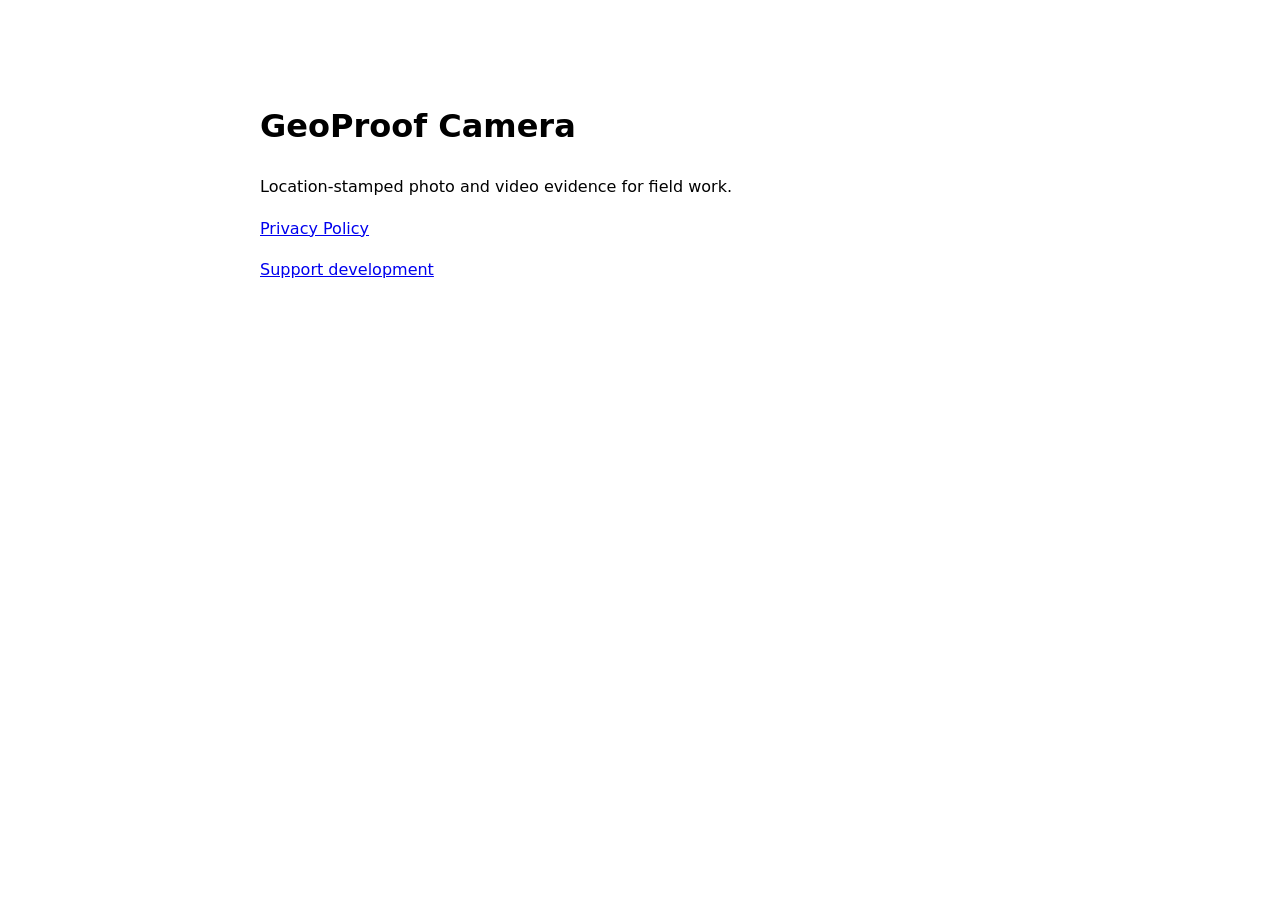
==== docs/index.html @ 24bf8ebd "Add GeoProof Camera privacy policy" ====
<!doctype html>
<html lang="en">
<head>
  <meta charset="utf-8">
  <meta name="viewport" content="width=device-width, initial-scale=1">
  <title>GeoProof Camera</title>
</head>
<body style="font-family:system-ui,sans-serif;max-width:760px;margin:60px auto;padding:20px;line-height:1.6">
  <h1>GeoProof Camera</h1>
  <p>Location-stamped photo and video evidence for field work.</p>
  <p><a href="privacy-policy.html">Privacy Policy</a></p>
  <p><a href="https://www.buymeacoffee.com/Teji">Support development</a></p>
</body>
</html>
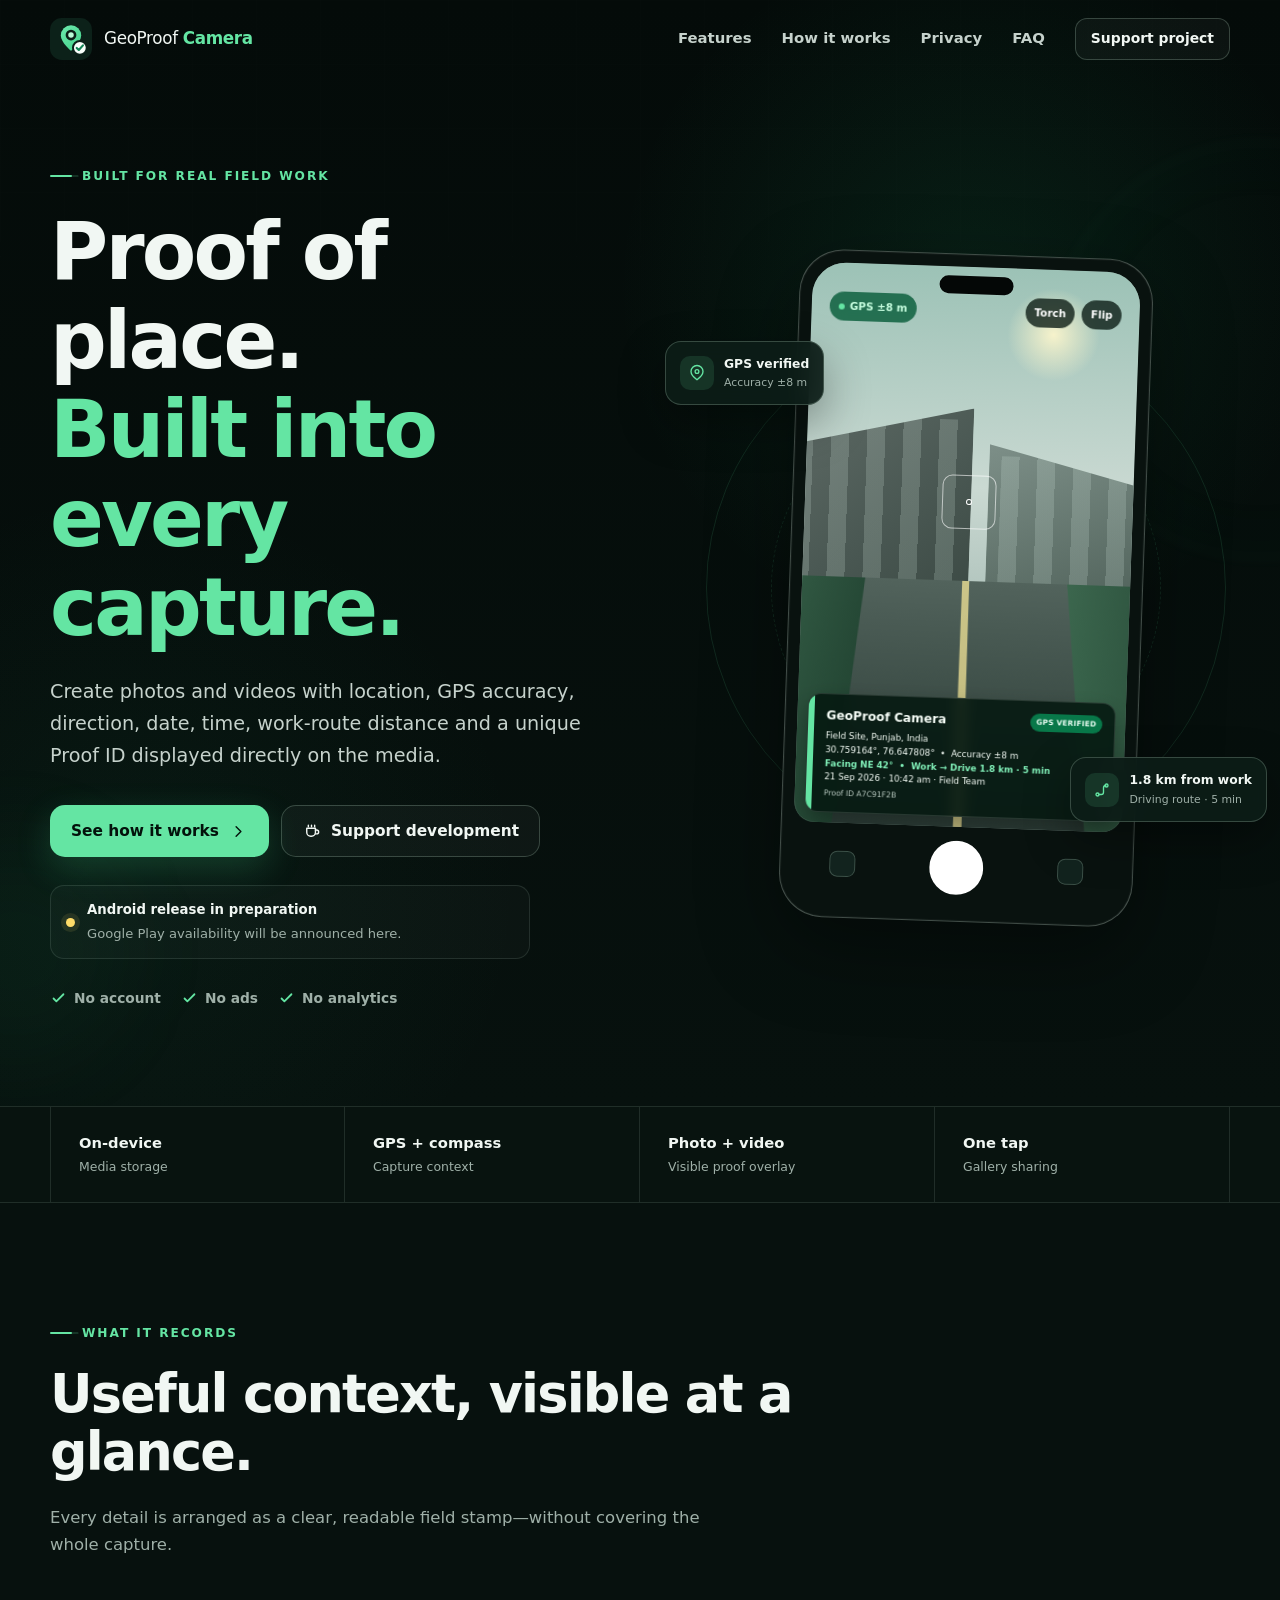
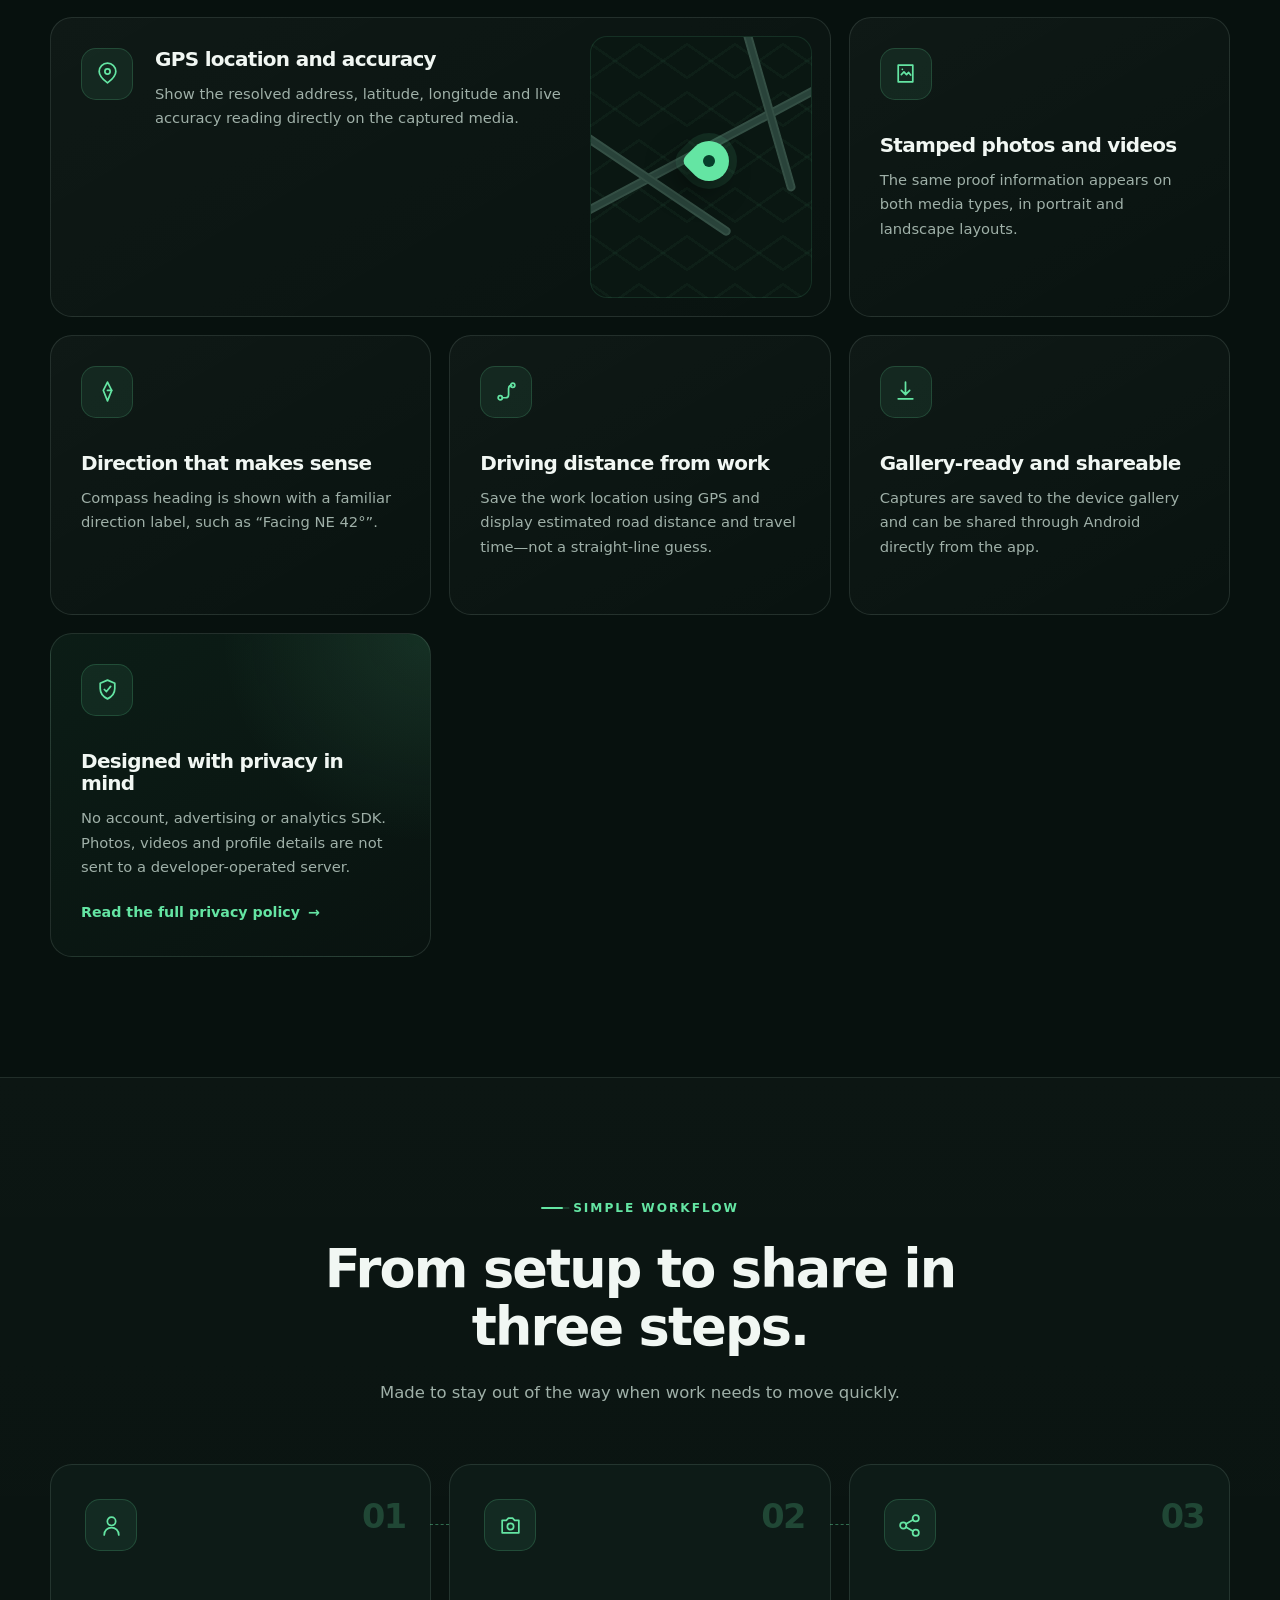
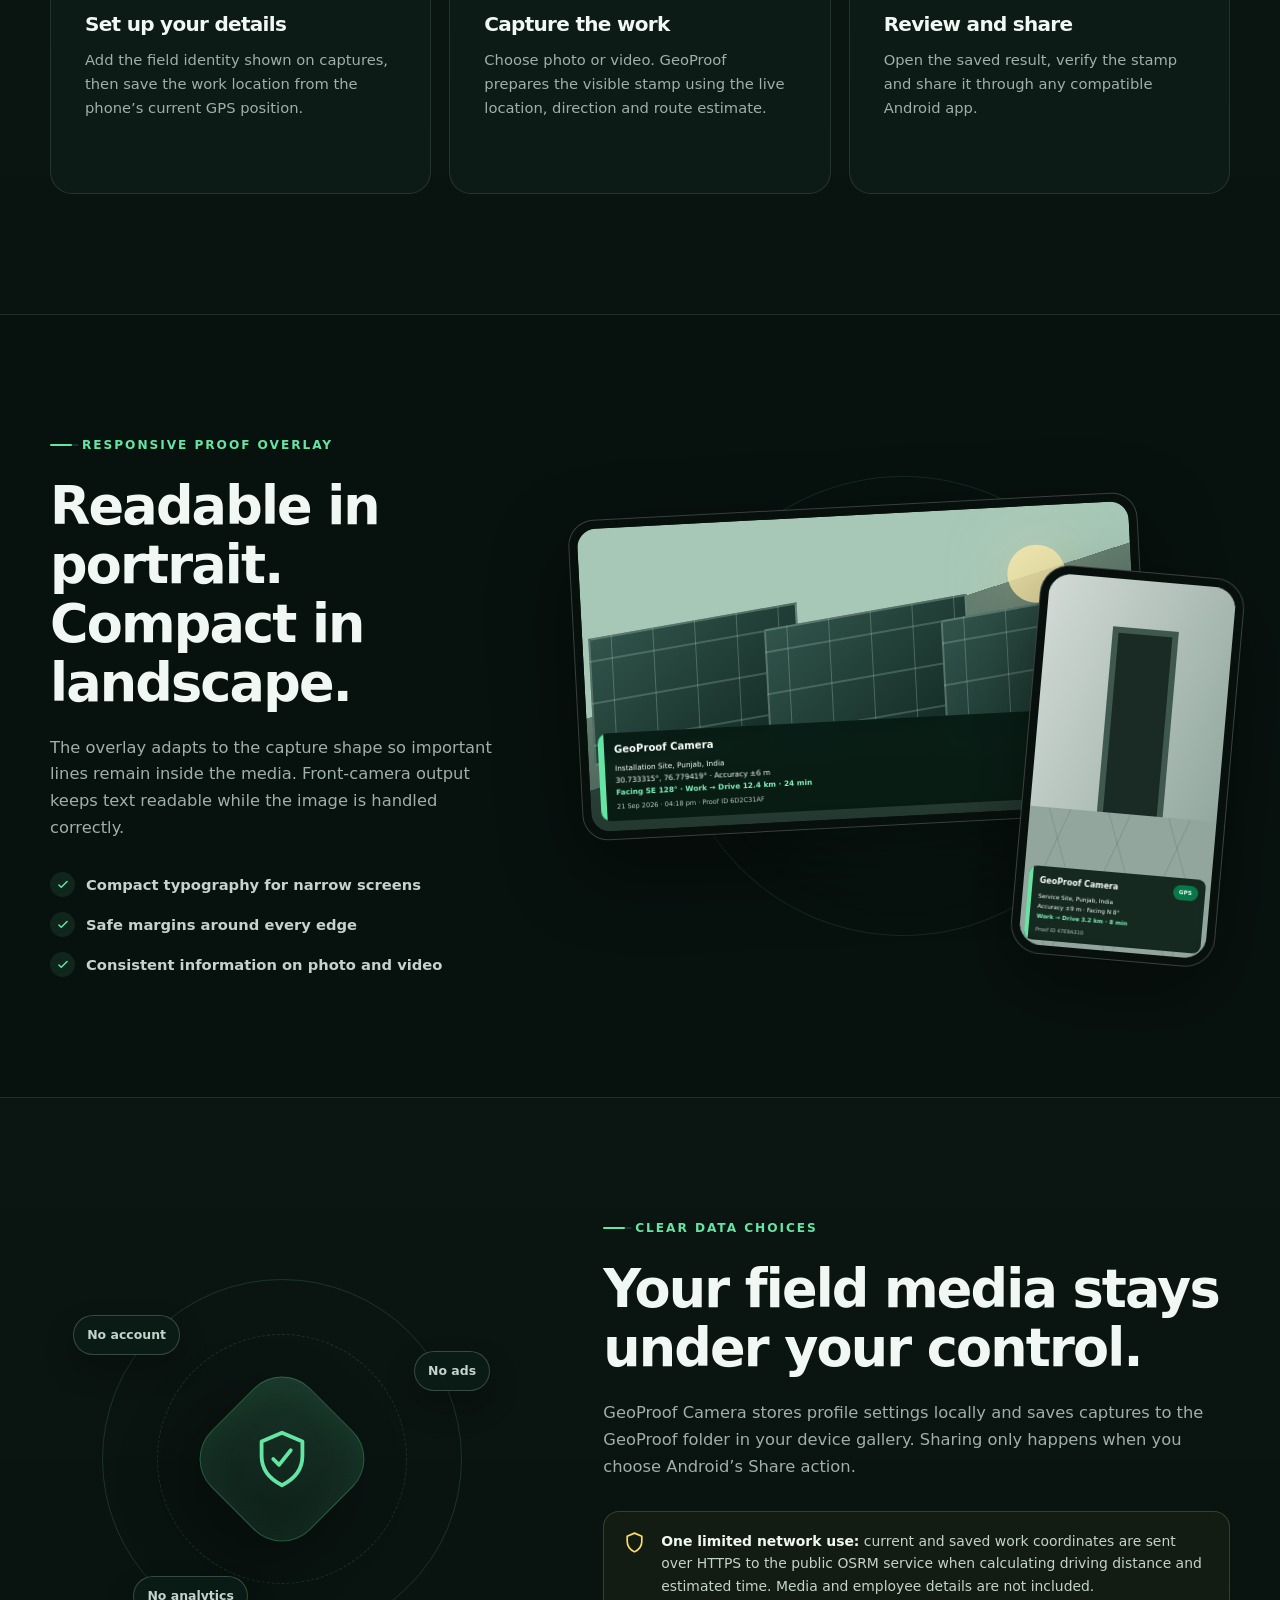
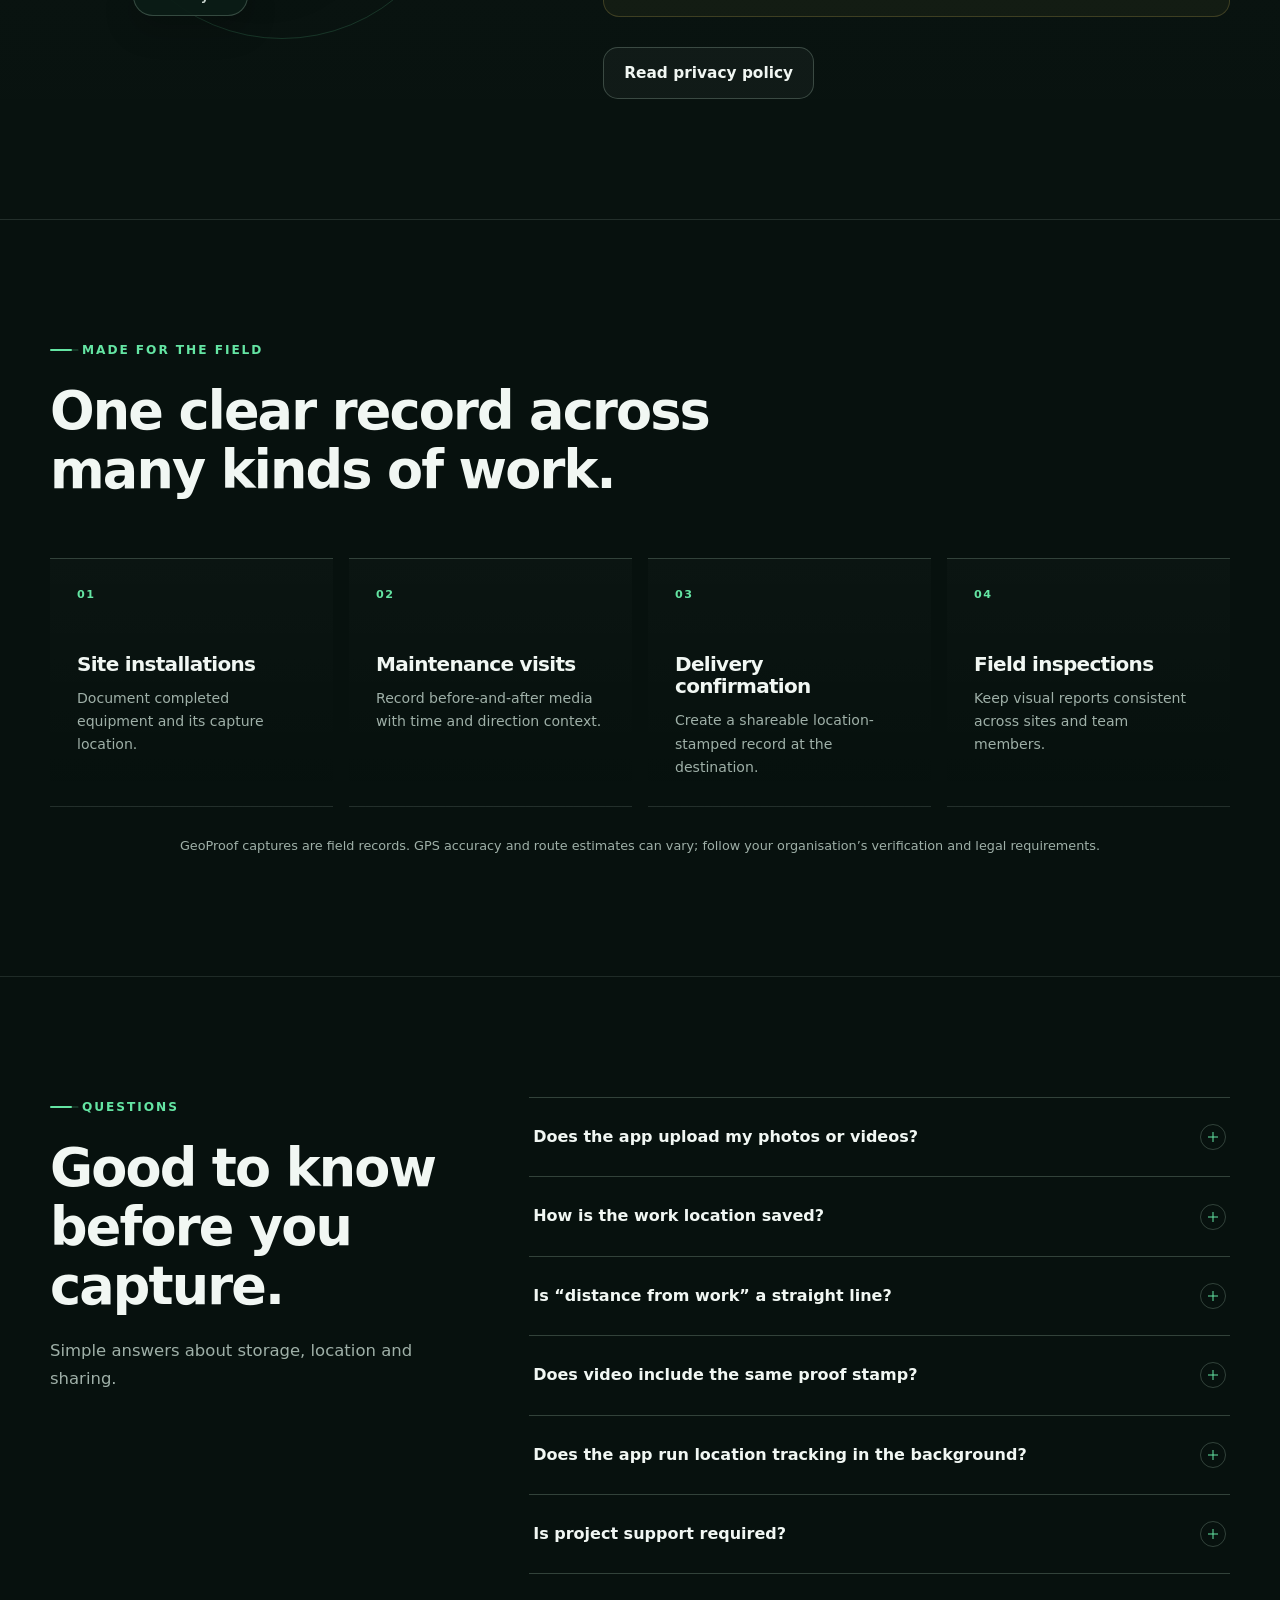
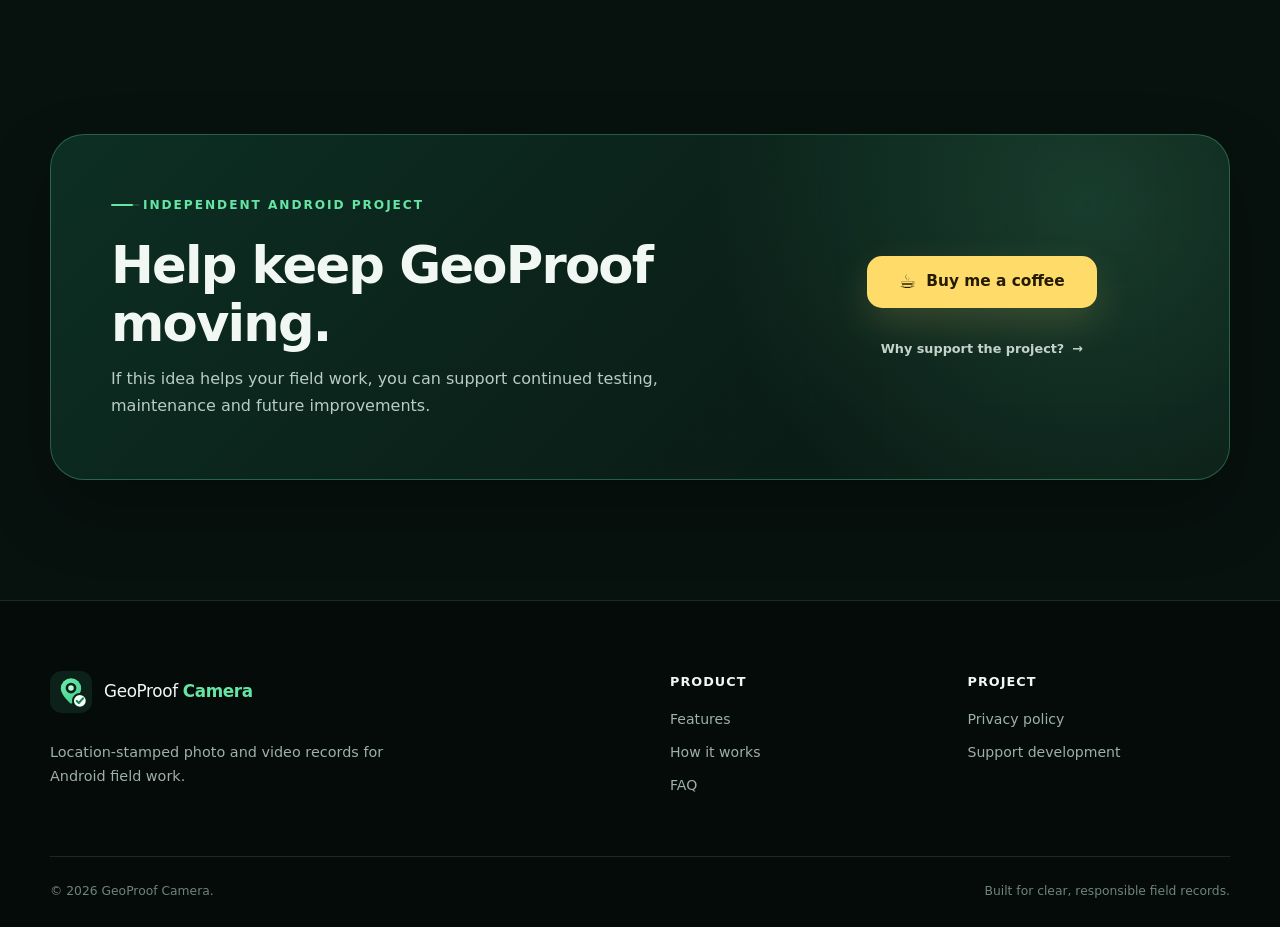
==== commit e44f73a4: "Build complete GeoProof Camera marketing website" ====
--- a/docs/index.html
+++ b/docs/index.html
@@ -3,12 +3,411 @@
 <head>
   <meta charset="utf-8">
   <meta name="viewport" content="width=device-width, initial-scale=1">
-  <title>GeoProof Camera</title>
+  <meta name="theme-color" content="#07140f">
+  <meta name="color-scheme" content="dark">
+  <meta name="description" content="GeoProof Camera adds GPS location, direction, date, time, work-route distance and a unique Proof ID directly to field photos and videos.">
+  <meta name="robots" content="index, follow">
+  <link rel="canonical" href="https://teji.github.io/geoproof-camera-site/">
+  <link rel="icon" href="assets/logo-mark.svg" type="image/svg+xml">
+  <link rel="manifest" href="site.webmanifest">
+  <link rel="stylesheet" href="assets/styles.css">
+
+  <meta property="og:type" content="website">
+  <meta property="og:title" content="GeoProof Camera — Field evidence with location built in">
+  <meta property="og:description" content="Create location-stamped photos and videos with GPS accuracy, direction, work-route distance and a unique Proof ID.">
+  <meta property="og:url" content="https://teji.github.io/geoproof-camera-site/">
+  <meta property="og:site_name" content="GeoProof Camera">
+  <meta property="og:image" content="https://teji.github.io/geoproof-camera-site/assets/social-card.png">
+  <meta property="og:image:width" content="1200">
+  <meta property="og:image:height" content="630">
+  <meta name="twitter:card" content="summary_large_image">
+
+  <title>GeoProof Camera — Location-stamped field photos and videos</title>
+
+  <script type="application/ld+json">
+  {
+    "@context": "https://schema.org",
+    "@type": "SoftwareApplication",
+    "name": "GeoProof Camera",
+    "applicationCategory": "UtilitiesApplication",
+    "operatingSystem": "Android",
+    "description": "An Android camera app for creating location-stamped field photos and videos with GPS accuracy, direction, work-route distance and a unique Proof ID.",
+    "url": "https://teji.github.io/geoproof-camera-site/",
+    "isAccessibleForFree": true,
+    "author": {
+      "@type": "Person",
+      "name": "Teji"
+    }
+  }
+  </script>
 </head>
-<body style="font-family:system-ui,sans-serif;max-width:760px;margin:60px auto;padding:20px;line-height:1.6">
-  <h1>GeoProof Camera</h1>
-  <p>Location-stamped photo and video evidence for field work.</p>
-  <p><a href="privacy-policy.html">Privacy Policy</a></p>
-  <p><a href="https://www.buymeacoffee.com/Teji">Support development</a></p>
+<body>
+  <a class="skip-link" href="#main-content">Skip to main content</a>
+
+  <header class="site-header" data-header>
+    <nav class="nav container" aria-label="Main navigation">
+      <a class="brand" href="./" aria-label="GeoProof Camera home">
+        <img src="assets/logo-mark.svg" alt="" width="42" height="42">
+        <span>GeoProof <strong>Camera</strong></span>
+      </a>
+
+      <button class="nav-toggle" type="button" aria-expanded="false" aria-controls="nav-menu" data-nav-toggle>
+        <span class="sr-only">Open navigation</span>
+        <span></span><span></span><span></span>
+      </button>
+
+      <div class="nav-menu" id="nav-menu" data-nav-menu>
+        <a href="#features">Features</a>
+        <a href="#how-it-works">How it works</a>
+        <a href="#privacy">Privacy</a>
+        <a href="#faq">FAQ</a>
+        <a class="button button-small button-ghost" href="support.html">Support project</a>
+      </div>
+    </nav>
+  </header>
+
+  <main id="main-content">
+    <section class="hero section">
+      <div class="hero-glow hero-glow-one" aria-hidden="true"></div>
+      <div class="hero-glow hero-glow-two" aria-hidden="true"></div>
+
+      <div class="container hero-grid">
+        <div class="hero-copy reveal">
+          <p class="eyebrow"><span></span> Built for real field work</p>
+          <h1>Proof of place.<br><em>Built into every capture.</em></h1>
+          <p class="hero-lead">Create photos and videos with location, GPS accuracy, direction, date, time, work-route distance and a unique Proof ID displayed directly on the media.</p>
+
+          <div class="hero-actions">
+            <a class="button button-primary" href="#demo">
+              See how it works
+              <svg aria-hidden="true" viewBox="0 0 24 24"><path d="m9 18 6-6-6-6"/></svg>
+            </a>
+            <a class="button button-secondary" href="support.html">
+              <svg aria-hidden="true" viewBox="0 0 24 24"><path d="M6 8h11v5a5 5 0 0 1-5 5h-1a5 5 0 0 1-5-5V8Z"/><path d="M17 10h1.5a2.5 2.5 0 0 1 0 5H17M8 4v2m4-2v2m4-2v2"/></svg>
+              Support development
+            </a>
+          </div>
+
+          <div class="release-note" role="note">
+            <span class="release-dot" aria-hidden="true"></span>
+            <div><strong>Android release in preparation</strong><span>Google Play availability will be announced here.</span></div>
+          </div>
+
+          <ul class="trust-list" aria-label="Privacy highlights">
+            <li><svg aria-hidden="true" viewBox="0 0 24 24"><path d="m5 12 4 4L19 6"/></svg>No account</li>
+            <li><svg aria-hidden="true" viewBox="0 0 24 24"><path d="m5 12 4 4L19 6"/></svg>No ads</li>
+            <li><svg aria-hidden="true" viewBox="0 0 24 24"><path d="m5 12 4 4L19 6"/></svg>No analytics</li>
+          </ul>
+        </div>
+
+        <div class="hero-visual reveal reveal-delay" aria-label="Illustration of a GeoProof Camera capture">
+          <div class="orbit orbit-one" aria-hidden="true"></div>
+          <div class="orbit orbit-two" aria-hidden="true"></div>
+          <div class="float-card float-card-location">
+            <span class="float-icon"><svg aria-hidden="true" viewBox="0 0 24 24"><path d="M20 10c0 5-8 11-8 11S4 15 4 10a8 8 0 1 1 16 0Z"/><circle cx="12" cy="10" r="2.5"/></svg></span>
+            <span><strong>GPS verified</strong><small>Accuracy ±8 m</small></span>
+          </div>
+
+          <div class="phone-shell">
+            <div class="phone-speaker" aria-hidden="true"></div>
+            <div class="camera-scene">
+              <div class="scene-sky"></div>
+              <div class="scene-building scene-building-left"></div>
+              <div class="scene-building scene-building-right"></div>
+              <div class="scene-road"></div>
+              <div class="camera-topline">
+                <span class="verified-pill"><span></span> GPS ±8 m</span>
+                <span class="camera-tool">Torch</span>
+                <span class="camera-tool">Flip</span>
+              </div>
+              <div class="focus-reticle" aria-hidden="true"><span></span></div>
+              <div class="proof-stamp proof-stamp-phone">
+                <div class="stamp-accent" aria-hidden="true"></div>
+                <div class="stamp-content">
+                  <div class="stamp-heading"><strong>GeoProof Camera</strong><span>GPS VERIFIED</span></div>
+                  <p>Field Site, Punjab, India</p>
+                  <p>30.759164°, 76.647808° &nbsp;•&nbsp; Accuracy ±8 m</p>
+                  <p class="stamp-highlight">Facing NE 42° &nbsp;•&nbsp; Work → Drive 1.8 km · 5 min</p>
+                  <p>21 Sep 2026 · 10:42 am · Field Team</p>
+                  <small>Proof ID A7C91F2B</small>
+                </div>
+              </div>
+            </div>
+            <div class="phone-controls" aria-hidden="true">
+              <span></span><button tabindex="-1"></button><span></span>
+            </div>
+          </div>
+
+          <div class="float-card float-card-route">
+            <span class="float-icon"><svg aria-hidden="true" viewBox="0 0 24 24"><circle cx="6" cy="18" r="2"/><circle cx="18" cy="6" r="2"/><path d="M8 18h3a3 3 0 0 0 3-3V9a3 3 0 0 1 3-3"/></svg></span>
+            <span><strong>1.8 km from work</strong><small>Driving route · 5 min</small></span>
+          </div>
+        </div>
+      </div>
+    </section>
+
+    <section class="proof-strip" aria-label="Product principles">
+      <div class="container proof-strip-grid">
+        <div><strong>On-device</strong><span>Media storage</span></div>
+        <div><strong>GPS + compass</strong><span>Capture context</span></div>
+        <div><strong>Photo + video</strong><span>Visible proof overlay</span></div>
+        <div><strong>One tap</strong><span>Gallery sharing</span></div>
+      </div>
+    </section>
+
+    <section class="section" id="features">
+      <div class="container">
+        <div class="section-heading reveal">
+          <p class="eyebrow"><span></span> What it records</p>
+          <h2>Useful context, visible at a glance.</h2>
+          <p>Every detail is arranged as a clear, readable field stamp—without covering the whole capture.</p>
+        </div>
+
+        <div class="feature-grid">
+          <article class="feature-card feature-card-wide reveal">
+            <div class="feature-icon"><svg aria-hidden="true" viewBox="0 0 24 24"><path d="M20 10c0 5-8 11-8 11S4 15 4 10a8 8 0 1 1 16 0Z"/><circle cx="12" cy="10" r="2.5"/></svg></div>
+            <div>
+              <h3>GPS location and accuracy</h3>
+              <p>Show the resolved address, latitude, longitude and live accuracy reading directly on the captured media.</p>
+            </div>
+            <div class="mini-map" aria-hidden="true">
+              <span class="map-road road-one"></span><span class="map-road road-two"></span><span class="map-road road-three"></span>
+              <span class="map-pin"><i></i></span>
+            </div>
+          </article>
+
+          <article class="feature-card reveal">
+            <div class="feature-icon"><svg aria-hidden="true" viewBox="0 0 24 24"><path d="M5 4h14v16H5z"/><path d="m8 13 2.5-2.5L13 13l2-2 2 2.5M9 8h.01"/></svg></div>
+            <h3>Stamped photos and videos</h3>
+            <p>The same proof information appears on both media types, in portrait and landscape layouts.</p>
+          </article>
+
+          <article class="feature-card reveal">
+            <div class="feature-icon"><svg aria-hidden="true" viewBox="0 0 24 24"><path d="m12 3 4 8-4 10-4-10 4-8Z"/><path d="m12 11 4 0"/></svg></div>
+            <h3>Direction that makes sense</h3>
+            <p>Compass heading is shown with a familiar direction label, such as “Facing NE 42°”.</p>
+          </article>
+
+          <article class="feature-card reveal">
+            <div class="feature-icon"><svg aria-hidden="true" viewBox="0 0 24 24"><circle cx="6" cy="18" r="2"/><circle cx="18" cy="6" r="2"/><path d="M8 18h3a3 3 0 0 0 3-3V9a3 3 0 0 1 3-3"/></svg></div>
+            <h3>Driving distance from work</h3>
+            <p>Save the work location using GPS and display estimated road distance and travel time—not a straight-line guess.</p>
+          </article>
+
+          <article class="feature-card reveal">
+            <div class="feature-icon"><svg aria-hidden="true" viewBox="0 0 24 24"><path d="M12 3v12m0 0 4-4m-4 4-4-4"/><path d="M5 19h14"/></svg></div>
+            <h3>Gallery-ready and shareable</h3>
+            <p>Captures are saved to the device gallery and can be shared through Android directly from the app.</p>
+          </article>
+
+          <article class="feature-card feature-card-accent reveal">
+            <div class="feature-icon"><svg aria-hidden="true" viewBox="0 0 24 24"><path d="M12 3 5 6v5c0 5 3 8 7 10 4-2 7-5 7-10V6l-7-3Z"/><path d="m9 12 2 2 4-5"/></svg></div>
+            <h3>Designed with privacy in mind</h3>
+            <p>No account, advertising or analytics SDK. Photos, videos and profile details are not sent to a developer-operated server.</p>
+            <a class="text-link" href="privacy-policy.html">Read the full privacy policy <span aria-hidden="true">→</span></a>
+          </article>
+        </div>
+      </div>
+    </section>
+
+    <section class="section section-toned" id="how-it-works">
+      <div class="container">
+        <div class="section-heading centered reveal">
+          <p class="eyebrow"><span></span> Simple workflow</p>
+          <h2>From setup to share in three steps.</h2>
+          <p>Made to stay out of the way when work needs to move quickly.</p>
+        </div>
+
+        <ol class="steps-grid">
+          <li class="step-card reveal">
+            <span class="step-number">01</span>
+            <div class="step-icon"><svg aria-hidden="true" viewBox="0 0 24 24"><circle cx="12" cy="8" r="4"/><path d="M5 21a7 7 0 0 1 14 0"/></svg></div>
+            <h3>Set up your details</h3>
+            <p>Add the field identity shown on captures, then save the work location from the phone’s current GPS position.</p>
+          </li>
+          <li class="step-card reveal">
+            <span class="step-number">02</span>
+            <div class="step-icon"><svg aria-hidden="true" viewBox="0 0 24 24"><path d="M4 7h4l2-2h4l2 2h4v12H4z"/><circle cx="12" cy="13" r="3"/></svg></div>
+            <h3>Capture the work</h3>
+            <p>Choose photo or video. GeoProof prepares the visible stamp using the live location, direction and route estimate.</p>
+          </li>
+          <li class="step-card reveal">
+            <span class="step-number">03</span>
+            <div class="step-icon"><svg aria-hidden="true" viewBox="0 0 24 24"><circle cx="18" cy="5" r="3"/><circle cx="6" cy="12" r="3"/><circle cx="18" cy="19" r="3"/><path d="m8.5 10.5 7-4m-7 7 7 4"/></svg></div>
+            <h3>Review and share</h3>
+            <p>Open the saved result, verify the stamp and share it through any compatible Android app.</p>
+          </li>
+        </ol>
+      </div>
+    </section>
+
+    <section class="section showcase" id="demo">
+      <div class="container showcase-grid">
+        <div class="showcase-copy reveal">
+          <p class="eyebrow"><span></span> Responsive proof overlay</p>
+          <h2>Readable in portrait.<br>Compact in landscape.</h2>
+          <p>The overlay adapts to the capture shape so important lines remain inside the media. Front-camera output keeps text readable while the image is handled correctly.</p>
+
+          <ul class="check-list">
+            <li><span><svg aria-hidden="true" viewBox="0 0 24 24"><path d="m5 12 4 4L19 6"/></svg></span>Compact typography for narrow screens</li>
+            <li><span><svg aria-hidden="true" viewBox="0 0 24 24"><path d="m5 12 4 4L19 6"/></svg></span>Safe margins around every edge</li>
+            <li><span><svg aria-hidden="true" viewBox="0 0 24 24"><path d="m5 12 4 4L19 6"/></svg></span>Consistent information on photo and video</li>
+          </ul>
+        </div>
+
+        <div class="device-stage reveal reveal-delay" aria-label="Portrait and landscape examples of the proof overlay">
+          <div class="demo-device demo-landscape">
+            <div class="demo-scene">
+              <span class="demo-sun"></span>
+              <span class="demo-panel panel-one"></span><span class="demo-panel panel-two"></span><span class="demo-panel panel-three"></span>
+              <div class="proof-stamp proof-stamp-demo">
+                <div class="stamp-accent"></div>
+                <div class="stamp-content">
+                  <div class="stamp-heading"><strong>GeoProof Camera</strong><span>GPS VERIFIED</span></div>
+                  <p>Installation Site, Punjab, India</p>
+                  <p>30.733315°, 76.779419° · Accuracy ±6 m</p>
+                  <p class="stamp-highlight">Facing SE 128° · Work → Drive 12.4 km · 24 min</p>
+                  <small>21 Sep 2026 · 04:18 pm · Proof ID 6D2C31AF</small>
+                </div>
+              </div>
+            </div>
+          </div>
+
+          <div class="demo-device demo-portrait">
+            <div class="portrait-scene">
+              <span class="portrait-wall"></span><span class="portrait-door"></span><span class="portrait-floor"></span>
+              <div class="proof-stamp proof-stamp-portrait">
+                <div class="stamp-accent"></div>
+                <div class="stamp-content">
+                  <div class="stamp-heading"><strong>GeoProof Camera</strong><span>GPS</span></div>
+                  <p>Service Site, Punjab, India</p>
+                  <p>Accuracy ±9 m · Facing N 8°</p>
+                  <p class="stamp-highlight">Work → Drive 3.2 km · 8 min</p>
+                  <small>Proof ID 47E9A310</small>
+                </div>
+              </div>
+            </div>
+          </div>
+        </div>
+      </div>
+    </section>
+
+    <section class="section section-toned" id="privacy">
+      <div class="container privacy-grid">
+        <div class="privacy-visual reveal" aria-hidden="true">
+          <div class="shield-ring shield-ring-one"></div>
+          <div class="shield-ring shield-ring-two"></div>
+          <div class="shield-core">
+            <svg viewBox="0 0 24 24"><path d="M12 3 5 6v5c0 5 3 8 7 10 4-2 7-5 7-10V6l-7-3Z"/><path d="m9 12 2 2 4-5"/></svg>
+          </div>
+          <span class="privacy-label label-one">No account</span>
+          <span class="privacy-label label-two">No ads</span>
+          <span class="privacy-label label-three">No analytics</span>
+        </div>
+
+        <div class="privacy-copy reveal reveal-delay">
+          <p class="eyebrow"><span></span> Clear data choices</p>
+          <h2>Your field media stays under your control.</h2>
+          <p>GeoProof Camera stores profile settings locally and saves captures to the GeoProof folder in your device gallery. Sharing only happens when you choose Android’s Share action.</p>
+          <div class="privacy-note">
+            <svg aria-hidden="true" viewBox="0 0 24 24"><path d="M12 3 5 6v5c0 5 3 8 7 10 4-2 7-5 7-10V6l-7-3Z"/></svg>
+            <p><strong>One limited network use:</strong> current and saved work coordinates are sent over HTTPS to the public OSRM service when calculating driving distance and estimated time. Media and employee details are not included.</p>
+          </div>
+          <a class="button button-secondary" href="privacy-policy.html">Read privacy policy</a>
+        </div>
+      </div>
+    </section>
+
+    <section class="section use-cases">
+      <div class="container">
+        <div class="section-heading reveal">
+          <p class="eyebrow"><span></span> Made for the field</p>
+          <h2>One clear record across many kinds of work.</h2>
+        </div>
+        <div class="use-case-grid">
+          <article class="use-case-card reveal"><span>01</span><h3>Site installations</h3><p>Document completed equipment and its capture location.</p></article>
+          <article class="use-case-card reveal"><span>02</span><h3>Maintenance visits</h3><p>Record before-and-after media with time and direction context.</p></article>
+          <article class="use-case-card reveal"><span>03</span><h3>Delivery confirmation</h3><p>Create a shareable location-stamped record at the destination.</p></article>
+          <article class="use-case-card reveal"><span>04</span><h3>Field inspections</h3><p>Keep visual reports consistent across sites and team members.</p></article>
+        </div>
+        <p class="disclaimer reveal">GeoProof captures are field records. GPS accuracy and route estimates can vary; follow your organisation’s verification and legal requirements.</p>
+      </div>
+    </section>
+
+    <section class="section faq-section" id="faq">
+      <div class="container faq-grid">
+        <div class="section-heading reveal">
+          <p class="eyebrow"><span></span> Questions</p>
+          <h2>Good to know before you capture.</h2>
+          <p>Simple answers about storage, location and sharing.</p>
+        </div>
+
+        <div class="faq-list reveal reveal-delay">
+          <details>
+            <summary>Does the app upload my photos or videos?<span></span></summary>
+            <p>No. Captured media is saved to the GeoProof folder in your device gallery and is shared only when you choose to share it.</p>
+          </details>
+          <details>
+            <summary>How is the work location saved?<span></span></summary>
+            <p>The app uses the phone’s live GPS location. Latitude and longitude are not manually editable, helping prevent accidental or arbitrary work coordinates.</p>
+          </details>
+          <details>
+            <summary>Is “distance from work” a straight line?<span></span></summary>
+            <p>No. GeoProof requests a driving route estimate from the public OSRM service and displays road distance with estimated travel time.</p>
+          </details>
+          <details>
+            <summary>Does video include the same proof stamp?<span></span></summary>
+            <p>Yes. Photos and videos include the same core location, direction, route, identity, time and Proof ID information.</p>
+          </details>
+          <details>
+            <summary>Does the app run location tracking in the background?<span></span></summary>
+            <p>No. The app uses foreground location for setup and capture features; it does not request background location permission.</p>
+          </details>
+          <details>
+            <summary>Is project support required?<span></span></summary>
+            <p>No. Supporting the project is entirely optional and does not unlock features, rewards or special access.</p>
+          </details>
+        </div>
+      </div>
+    </section>
+
+    <section class="section final-cta">
+      <div class="container">
+        <div class="cta-card reveal">
+          <div class="cta-grid" aria-hidden="true"></div>
+          <div>
+            <p class="eyebrow"><span></span> Independent Android project</p>
+            <h2>Help keep GeoProof moving.</h2>
+            <p>If this idea helps your field work, you can support continued testing, maintenance and future improvements.</p>
+          </div>
+          <div class="cta-actions">
+            <a class="button button-coffee" href="https://www.buymeacoffee.com/Teji" target="_blank" rel="noopener noreferrer">
+              <span aria-hidden="true">☕</span> Buy me a coffee
+            </a>
+            <a class="text-link light-link" href="support.html">Why support the project? <span aria-hidden="true">→</span></a>
+          </div>
+        </div>
+      </div>
+    </section>
+  </main>
+
+  <footer class="site-footer">
+    <div class="container footer-grid">
+      <div class="footer-brand">
+        <a class="brand" href="./"><img src="assets/logo-mark.svg" alt="" width="42" height="42"><span>GeoProof <strong>Camera</strong></span></a>
+        <p>Location-stamped photo and video records for Android field work.</p>
+      </div>
+      <div class="footer-links">
+        <div><strong>Product</strong><a href="#features">Features</a><a href="#how-it-works">How it works</a><a href="#faq">FAQ</a></div>
+        <div><strong>Project</strong><a href="privacy-policy.html">Privacy policy</a><a href="support.html">Support development</a></div>
+      </div>
+    </div>
+    <div class="container footer-bottom">
+      <span>© <span data-year>2026</span> GeoProof Camera.</span>
+      <span>Built for clear, responsible field records.</span>
+    </div>
+  </footer>
+
+  <script src="assets/app.js" defer></script>
 </body>
 </html>
--- a/docs/assets/styles.css
+++ b/docs/assets/styles.css
@@ -0,0 +1,2311 @@
+:root {
+  --bg: #07110e;
+  --bg-deep: #040b09;
+  --surface: #0d1b17;
+  --surface-2: #12231e;
+  --surface-3: #173028;
+  --line: rgba(203, 239, 219, 0.12);
+  --line-strong: rgba(203, 239, 219, 0.22);
+  --text: #f1f7f3;
+  --muted: #9fb0a8;
+  --muted-light: #c6d2cc;
+  --green: #64e5a3;
+  --green-strong: #3bd98a;
+  --green-dark: #063e2a;
+  --gold: #ffdc69;
+  --danger: #ffb58d;
+  --shadow: 0 30px 80px rgba(0, 0, 0, 0.38);
+  --radius-sm: 14px;
+  --radius-md: 22px;
+  --radius-lg: 34px;
+  --container: 1180px;
+  --header-height: 78px;
+}
+
+*,
+*::before,
+*::after {
+  box-sizing: border-box;
+}
+
+html {
+  scroll-behavior: smooth;
+  scroll-padding-top: calc(var(--header-height) + 20px);
+}
+
+body {
+  margin: 0;
+  min-width: 320px;
+  overflow-x: hidden;
+  background: var(--bg);
+  color: var(--text);
+  font-family: Inter, ui-sans-serif, system-ui, -apple-system, BlinkMacSystemFont, "Segoe UI", sans-serif;
+  font-size: 16px;
+  line-height: 1.65;
+  text-rendering: optimizeLegibility;
+  -webkit-font-smoothing: antialiased;
+}
+
+body.menu-open {
+  overflow: hidden;
+}
+
+::selection {
+  background: var(--green);
+  color: var(--bg-deep);
+}
+
+a {
+  color: inherit;
+  text-decoration: none;
+}
+
+button,
+input,
+textarea,
+select {
+  font: inherit;
+}
+
+button,
+a {
+  -webkit-tap-highlight-color: transparent;
+}
+
+img,
+svg {
+  display: block;
+}
+
+p,
+h1,
+h2,
+h3,
+ul,
+ol {
+  margin-top: 0;
+}
+
+h1,
+h2,
+h3 {
+  line-height: 1.12;
+  letter-spacing: -0.035em;
+}
+
+h1 {
+  margin-bottom: 24px;
+  font-size: clamp(3rem, 6.2vw, 6.15rem);
+  font-weight: 760;
+}
+
+h2 {
+  margin-bottom: 22px;
+  font-size: clamp(2.25rem, 4.1vw, 4.35rem);
+  font-weight: 720;
+}
+
+h3 {
+  margin-bottom: 12px;
+  font-size: 1.25rem;
+}
+
+.container {
+  width: min(calc(100% - 40px), var(--container));
+  margin-inline: auto;
+}
+
+.section {
+  position: relative;
+  padding: 120px 0;
+}
+
+.section-toned {
+  background: linear-gradient(180deg, rgba(255, 255, 255, 0.018), rgba(255, 255, 255, 0.008));
+  border-block: 1px solid var(--line);
+}
+
+.sr-only {
+  position: absolute;
+  width: 1px;
+  height: 1px;
+  padding: 0;
+  margin: -1px;
+  overflow: hidden;
+  clip: rect(0, 0, 0, 0);
+  white-space: nowrap;
+  border: 0;
+}
+
+.skip-link {
+  position: fixed;
+  z-index: 999;
+  top: 12px;
+  left: 12px;
+  transform: translateY(-150%);
+  padding: 11px 16px;
+  border-radius: 10px;
+  background: var(--green);
+  color: var(--bg-deep);
+  font-weight: 800;
+  transition: transform 180ms ease;
+}
+
+.skip-link:focus {
+  transform: translateY(0);
+}
+
+:focus-visible {
+  outline: 3px solid var(--gold);
+  outline-offset: 4px;
+}
+
+.site-header {
+  position: fixed;
+  z-index: 100;
+  inset: 0 0 auto;
+  height: var(--header-height);
+  border-bottom: 1px solid transparent;
+  transition: background 220ms ease, border-color 220ms ease, box-shadow 220ms ease;
+}
+
+.site-header.scrolled,
+.site-header.menu-visible {
+  border-color: var(--line);
+  background: rgba(5, 15, 11, 0.88);
+  box-shadow: 0 14px 45px rgba(0, 0, 0, 0.2);
+  backdrop-filter: blur(18px);
+  -webkit-backdrop-filter: blur(18px);
+}
+
+.nav {
+  height: 100%;
+  display: flex;
+  align-items: center;
+  justify-content: space-between;
+  gap: 30px;
+}
+
+.brand {
+  display: inline-flex;
+  align-items: center;
+  gap: 12px;
+  flex: 0 0 auto;
+  font-size: 1.05rem;
+  font-weight: 540;
+  letter-spacing: -0.02em;
+}
+
+.brand img {
+  width: 42px;
+  height: 42px;
+}
+
+.brand strong {
+  color: var(--green);
+  font-weight: 760;
+}
+
+.nav-menu {
+  display: flex;
+  align-items: center;
+  gap: 30px;
+  color: var(--muted-light);
+  font-size: 0.93rem;
+  font-weight: 610;
+}
+
+.nav-menu > a:not(.button) {
+  transition: color 180ms ease;
+}
+
+.nav-menu > a:not(.button):hover {
+  color: var(--green);
+}
+
+.nav-toggle {
+  display: none;
+  width: 44px;
+  height: 44px;
+  padding: 10px;
+  border: 1px solid var(--line-strong);
+  border-radius: 12px;
+  background: var(--surface);
+  color: var(--text);
+  cursor: pointer;
+}
+
+.nav-toggle > span:not(.sr-only) {
+  display: block;
+  width: 20px;
+  height: 2px;
+  margin: 4px auto;
+  border-radius: 10px;
+  background: currentColor;
+  transition: transform 180ms ease, opacity 180ms ease;
+}
+
+.nav-toggle[aria-expanded="true"] > span:nth-child(2) {
+  transform: translateY(6px) rotate(45deg);
+}
+
+.nav-toggle[aria-expanded="true"] > span:nth-child(3) {
+  opacity: 0;
+}
+
+.nav-toggle[aria-expanded="true"] > span:nth-child(4) {
+  transform: translateY(-6px) rotate(-45deg);
+}
+
+.button {
+  min-height: 52px;
+  display: inline-flex;
+  align-items: center;
+  justify-content: center;
+  gap: 10px;
+  padding: 13px 20px;
+  border: 1px solid transparent;
+  border-radius: 15px;
+  font-size: 0.96rem;
+  font-weight: 750;
+  line-height: 1.2;
+  transition: transform 180ms ease, background 180ms ease, border-color 180ms ease, box-shadow 180ms ease;
+}
+
+.button:hover {
+  transform: translateY(-2px);
+}
+
+.button svg {
+  width: 19px;
+  height: 19px;
+  fill: none;
+  stroke: currentColor;
+  stroke-width: 1.8;
+  stroke-linecap: round;
+  stroke-linejoin: round;
+}
+
+.button-primary {
+  background: var(--green);
+  color: #03120b;
+  box-shadow: 0 12px 35px rgba(72, 222, 145, 0.2);
+}
+
+.button-primary:hover {
+  background: #7cecb3;
+  box-shadow: 0 16px 42px rgba(72, 222, 145, 0.28);
+}
+
+.button-secondary,
+.button-ghost {
+  border-color: var(--line-strong);
+  background: rgba(255, 255, 255, 0.035);
+  color: var(--text);
+}
+
+.button-secondary:hover,
+.button-ghost:hover {
+  border-color: rgba(100, 229, 163, 0.5);
+  background: rgba(100, 229, 163, 0.08);
+}
+
+.button-small {
+  min-height: 42px;
+  padding: 10px 15px;
+  border-radius: 12px;
+  font-size: 0.87rem;
+}
+
+.hero {
+  min-height: 820px;
+  padding-top: calc(var(--header-height) + 88px);
+  padding-bottom: 96px;
+  overflow: hidden;
+  background:
+    radial-gradient(circle at 76% 26%, rgba(36, 184, 117, 0.11), transparent 28%),
+    radial-gradient(circle at 10% 80%, rgba(32, 141, 96, 0.08), transparent 27%),
+    linear-gradient(180deg, var(--bg-deep), var(--bg));
+}
+
+.hero::before {
+  content: "";
+  position: absolute;
+  inset: 0;
+  opacity: 0.23;
+  pointer-events: none;
+  background-image:
+    linear-gradient(rgba(255, 255, 255, 0.025) 1px, transparent 1px),
+    linear-gradient(90deg, rgba(255, 255, 255, 0.025) 1px, transparent 1px);
+  background-size: 64px 64px;
+  mask-image: linear-gradient(to bottom, black, transparent 88%);
+}
+
+.hero-grid {
+  position: relative;
+  z-index: 2;
+  display: grid;
+  grid-template-columns: minmax(0, 1.02fr) minmax(420px, 0.98fr);
+  align-items: center;
+  gap: clamp(48px, 8vw, 112px);
+}
+
+.hero-copy {
+  max-width: 650px;
+}
+
+.eyebrow {
+  display: flex;
+  align-items: center;
+  gap: 10px;
+  margin-bottom: 22px;
+  color: var(--green);
+  font-size: 0.76rem;
+  font-weight: 820;
+  letter-spacing: 0.16em;
+  text-transform: uppercase;
+}
+
+.eyebrow > span {
+  width: 22px;
+  height: 2px;
+  border-radius: 10px;
+  background: currentColor;
+  box-shadow: 7px 0 0 -0.5px rgba(100, 229, 163, 0.35);
+}
+
+.hero h1 em {
+  color: var(--green);
+  font-style: normal;
+}
+
+.hero-lead {
+  max-width: 620px;
+  margin-bottom: 34px;
+  color: var(--muted-light);
+  font-size: clamp(1.05rem, 1.5vw, 1.22rem);
+}
+
+.hero-actions {
+  display: flex;
+  flex-wrap: wrap;
+  gap: 12px;
+  margin-bottom: 28px;
+}
+
+.release-note {
+  max-width: 480px;
+  display: flex;
+  align-items: center;
+  gap: 12px;
+  padding: 13px 15px;
+  border: 1px solid var(--line);
+  border-radius: 14px;
+  background: rgba(255, 255, 255, 0.025);
+}
+
+.release-note div {
+  display: flex;
+  flex-wrap: wrap;
+  gap: 2px 9px;
+}
+
+.release-note strong {
+  font-size: 0.83rem;
+}
+
+.release-note span:not(.release-dot) {
+  color: var(--muted);
+  font-size: 0.82rem;
+}
+
+.release-dot {
+  width: 9px;
+  height: 9px;
+  flex: 0 0 auto;
+  border-radius: 50%;
+  background: var(--gold);
+  box-shadow: 0 0 0 5px rgba(255, 220, 105, 0.1);
+}
+
+.trust-list {
+  display: flex;
+  flex-wrap: wrap;
+  gap: 20px;
+  margin: 28px 0 0;
+  padding: 0;
+  list-style: none;
+  color: var(--muted);
+  font-size: 0.86rem;
+  font-weight: 650;
+}
+
+.trust-list li {
+  display: flex;
+  align-items: center;
+  gap: 7px;
+}
+
+.trust-list svg {
+  width: 17px;
+  height: 17px;
+  fill: none;
+  stroke: var(--green);
+  stroke-width: 2.5;
+  stroke-linecap: round;
+  stroke-linejoin: round;
+}
+
+.hero-visual {
+  position: relative;
+  min-height: 635px;
+  display: grid;
+  place-items: center;
+}
+
+.hero-glow {
+  position: absolute;
+  border-radius: 50%;
+  pointer-events: none;
+  filter: blur(4px);
+}
+
+.hero-glow-one {
+  width: 420px;
+  height: 420px;
+  top: 140px;
+  right: -190px;
+  border: 1px solid rgba(100, 229, 163, 0.1);
+  box-shadow: inset 0 0 100px rgba(100, 229, 163, 0.025);
+}
+
+.hero-glow-two {
+  width: 230px;
+  height: 230px;
+  bottom: 40px;
+  left: -100px;
+  background: rgba(47, 188, 124, 0.045);
+  filter: blur(45px);
+}
+
+.orbit {
+  position: absolute;
+  border: 1px solid rgba(100, 229, 163, 0.12);
+  border-radius: 50%;
+}
+
+.orbit-one {
+  width: 520px;
+  height: 520px;
+}
+
+.orbit-two {
+  width: 390px;
+  height: 390px;
+  border-style: dashed;
+  animation: slow-spin 36s linear infinite;
+}
+
+.phone-shell {
+  position: relative;
+  z-index: 3;
+  width: min(354px, 72vw);
+  padding: 12px;
+  border: 1px solid rgba(226, 247, 235, 0.26);
+  border-radius: 44px;
+  background: #09120f;
+  box-shadow: var(--shadow), inset 0 0 0 1px rgba(255, 255, 255, 0.04);
+  transform: rotate(2deg);
+}
+
+.phone-speaker {
+  position: absolute;
+  z-index: 10;
+  top: 21px;
+  left: 50%;
+  width: 74px;
+  height: 18px;
+  transform: translateX(-50%);
+  border-radius: 20px;
+  background: #040706;
+  box-shadow: 0 0 0 1px rgba(255, 255, 255, 0.04);
+}
+
+.camera-scene {
+  position: relative;
+  height: 560px;
+  overflow: hidden;
+  border-radius: 34px 34px 20px 20px;
+  background: #687b74;
+  isolation: isolate;
+}
+
+.scene-sky {
+  position: absolute;
+  inset: 0 0 42%;
+  background:
+    radial-gradient(circle at 74% 20%, rgba(255, 247, 205, 0.9), transparent 13%),
+    linear-gradient(180deg, #9cc2b6 0%, #cad9d2 68%, #b2c5be 100%);
+}
+
+.scene-building {
+  position: absolute;
+  z-index: 1;
+  bottom: 31%;
+  background: linear-gradient(140deg, #5c6c66, #32463e);
+  filter: saturate(0.75);
+}
+
+.scene-building::after {
+  content: "";
+  position: absolute;
+  inset: 12px;
+  background: repeating-linear-gradient(90deg, rgba(204, 232, 219, 0.2) 0 18px, transparent 18px 36px);
+}
+
+.scene-building-left {
+  left: -24px;
+  width: 58%;
+  height: 245px;
+  clip-path: polygon(0 18%, 100% 0, 100% 100%, 0 100%);
+}
+
+.scene-building-right {
+  right: -22px;
+  width: 51%;
+  height: 210px;
+  clip-path: polygon(0 0, 100% 20%, 100% 100%, 0 100%);
+  background: linear-gradient(160deg, #789187, #3f574d);
+}
+
+.scene-road {
+  position: absolute;
+  z-index: 2;
+  inset: 56% -20% 0;
+  transform: perspective(280px) rotateX(16deg);
+  transform-origin: center top;
+  background:
+    linear-gradient(90deg, transparent 49.3%, rgba(255, 238, 155, 0.7) 49.3% 50.7%, transparent 50.7%),
+    linear-gradient(180deg, #52635c, #24352f);
+}
+
+.scene-road::before,
+.scene-road::after {
+  content: "";
+  position: absolute;
+  top: 0;
+  bottom: 0;
+  width: 28%;
+  background: linear-gradient(90deg, rgba(54, 103, 74, 0.8), rgba(33, 70, 50, 0.9));
+}
+
+.scene-road::before { left: 0; }
+.scene-road::after { right: 0; }
+
+.camera-topline {
+  position: absolute;
+  z-index: 4;
+  inset: 29px 18px auto;
+  display: flex;
+  align-items: center;
+  gap: 7px;
+}
+
+.verified-pill,
+.camera-tool {
+  display: inline-flex;
+  align-items: center;
+  justify-content: center;
+  min-height: 29px;
+  padding: 6px 9px;
+  border-radius: 999px;
+  color: white;
+  background: rgba(5, 20, 14, 0.76);
+  backdrop-filter: blur(8px);
+  font-size: 0.65rem;
+  font-weight: 760;
+}
+
+.verified-pill {
+  margin-right: auto;
+  color: #c7ffe0;
+  background: rgba(0, 88, 52, 0.78);
+}
+
+.verified-pill > span {
+  width: 6px;
+  height: 6px;
+  margin-right: 5px;
+  border-radius: 50%;
+  background: var(--green);
+}
+
+.focus-reticle {
+  position: absolute;
+  z-index: 4;
+  top: 42%;
+  left: 50%;
+  width: 54px;
+  height: 54px;
+  transform: translate(-50%, -50%);
+  border: 1px solid rgba(255, 255, 255, 0.6);
+  border-radius: 10px;
+}
+
+.focus-reticle span {
+  position: absolute;
+  top: 50%;
+  left: 50%;
+  width: 6px;
+  height: 6px;
+  transform: translate(-50%, -50%);
+  border: 1px solid white;
+  border-radius: 50%;
+}
+
+.proof-stamp {
+  color: #f8fff9;
+  background: rgba(4, 23, 16, 0.87);
+  backdrop-filter: blur(7px);
+}
+
+.proof-stamp-phone {
+  position: absolute;
+  z-index: 5;
+  right: 10px;
+  bottom: 10px;
+  left: 10px;
+  display: flex;
+  overflow: hidden;
+  border: 1px solid rgba(255, 255, 255, 0.12);
+  border-radius: 13px;
+  box-shadow: 0 10px 22px rgba(0, 0, 0, 0.3);
+}
+
+.stamp-accent {
+  width: 6px;
+  flex: 0 0 auto;
+  background: var(--green);
+}
+
+.stamp-content {
+  min-width: 0;
+  width: 100%;
+  padding: 11px 12px;
+}
+
+.stamp-heading {
+  display: flex;
+  align-items: center;
+  justify-content: space-between;
+  gap: 10px;
+  margin-bottom: 5px;
+}
+
+.stamp-heading strong {
+  overflow: hidden;
+  font-size: 0.76rem;
+  text-overflow: ellipsis;
+  white-space: nowrap;
+}
+
+.stamp-heading span {
+  flex: 0 0 auto;
+  padding: 3px 6px;
+  border-radius: 20px;
+  background: #087849;
+  color: #ecfff5;
+  font-size: 0.46rem;
+  font-weight: 850;
+  letter-spacing: 0.03em;
+}
+
+.stamp-content p {
+  overflow: hidden;
+  margin: 0 0 2px;
+  font-size: 0.55rem;
+  line-height: 1.35;
+  text-overflow: ellipsis;
+  white-space: nowrap;
+}
+
+.stamp-content .stamp-highlight {
+  color: #82f2ba;
+  font-weight: 700;
+}
+
+.stamp-content small {
+  display: block;
+  margin-top: 4px;
+  color: #b9c9c1;
+  font-size: 0.48rem;
+}
+
+.phone-controls {
+  height: 82px;
+  display: flex;
+  align-items: center;
+  justify-content: space-around;
+}
+
+.phone-controls button {
+  width: 54px;
+  height: 54px;
+  padding: 0;
+  border: 6px solid rgba(255, 255, 255, 0.22);
+  border-radius: 50%;
+  background: white;
+}
+
+.phone-controls span {
+  width: 26px;
+  height: 26px;
+  border: 1px solid var(--line-strong);
+  border-radius: 8px;
+  background: var(--surface-2);
+}
+
+.float-card {
+  position: absolute;
+  z-index: 7;
+  display: flex;
+  align-items: center;
+  gap: 10px;
+  padding: 12px 14px;
+  border: 1px solid var(--line-strong);
+  border-radius: 16px;
+  background: rgba(12, 29, 23, 0.92);
+  box-shadow: 0 18px 45px rgba(0, 0, 0, 0.35);
+  backdrop-filter: blur(12px);
+}
+
+.float-card-location {
+  top: 13%;
+  left: -7%;
+}
+
+.float-card-route {
+  right: -7%;
+  bottom: 15%;
+}
+
+.float-card > span:last-child {
+  display: grid;
+}
+
+.float-card strong {
+  font-size: 0.77rem;
+}
+
+.float-card small {
+  color: var(--muted);
+  font-size: 0.68rem;
+}
+
+.float-icon {
+  width: 34px;
+  height: 34px;
+  display: grid;
+  place-items: center;
+  flex: 0 0 auto;
+  border-radius: 10px;
+  background: rgba(100, 229, 163, 0.12);
+  color: var(--green);
+}
+
+.float-icon svg {
+  width: 18px;
+  height: 18px;
+  fill: none;
+  stroke: currentColor;
+  stroke-width: 1.8;
+  stroke-linecap: round;
+  stroke-linejoin: round;
+}
+
+.proof-strip {
+  border-block: 1px solid var(--line);
+  background: #08130f;
+}
+
+.proof-strip-grid {
+  display: grid;
+  grid-template-columns: repeat(4, 1fr);
+}
+
+.proof-strip-grid > div {
+  padding: 24px 28px;
+  border-right: 1px solid var(--line);
+}
+
+.proof-strip-grid > div:first-child {
+  border-left: 1px solid var(--line);
+}
+
+.proof-strip-grid strong,
+.proof-strip-grid span {
+  display: block;
+}
+
+.proof-strip-grid strong {
+  margin-bottom: 2px;
+  color: var(--text);
+  font-size: 0.92rem;
+}
+
+.proof-strip-grid span {
+  color: var(--muted);
+  font-size: 0.78rem;
+}
+
+.section-heading {
+  max-width: 760px;
+  margin-bottom: 58px;
+}
+
+.section-heading.centered {
+  margin-inline: auto;
+  text-align: center;
+}
+
+.section-heading.centered .eyebrow {
+  justify-content: center;
+}
+
+.section-heading > p:last-child {
+  max-width: 650px;
+  margin-bottom: 0;
+  color: var(--muted);
+  font-size: 1.03rem;
+}
+
+.section-heading.centered > p:last-child {
+  margin-inline: auto;
+}
+
+.feature-grid {
+  display: grid;
+  grid-template-columns: repeat(3, 1fr);
+  gap: 18px;
+}
+
+.feature-card {
+  position: relative;
+  min-height: 280px;
+  overflow: hidden;
+  padding: 30px;
+  border: 1px solid var(--line);
+  border-radius: var(--radius-md);
+  background: linear-gradient(150deg, rgba(255, 255, 255, 0.035), rgba(255, 255, 255, 0.012));
+  transition: transform 220ms ease, border-color 220ms ease, background 220ms ease;
+}
+
+.feature-card:hover {
+  transform: translateY(-5px);
+  border-color: rgba(100, 229, 163, 0.3);
+  background: linear-gradient(150deg, rgba(100, 229, 163, 0.06), rgba(255, 255, 255, 0.015));
+}
+
+.feature-card-wide {
+  min-height: 300px;
+  display: grid;
+  grid-column: span 2;
+  grid-template-columns: auto minmax(0, 1fr) 210px;
+  align-items: start;
+  gap: 22px;
+}
+
+.feature-card p {
+  margin-bottom: 0;
+  color: var(--muted);
+  font-size: 0.92rem;
+}
+
+.feature-icon,
+.step-icon {
+  width: 52px;
+  height: 52px;
+  display: grid;
+  place-items: center;
+  margin-bottom: 34px;
+  border: 1px solid rgba(100, 229, 163, 0.18);
+  border-radius: 15px;
+  background: rgba(100, 229, 163, 0.08);
+  color: var(--green);
+}
+
+.feature-card-wide .feature-icon {
+  margin: 0;
+}
+
+.feature-icon svg,
+.step-icon svg {
+  width: 25px;
+  height: 25px;
+  fill: none;
+  stroke: currentColor;
+  stroke-width: 1.65;
+  stroke-linecap: round;
+  stroke-linejoin: round;
+}
+
+.feature-card-accent {
+  background:
+    radial-gradient(circle at 100% 0, rgba(100, 229, 163, 0.12), transparent 42%),
+    linear-gradient(150deg, rgba(100, 229, 163, 0.055), rgba(255, 255, 255, 0.012));
+}
+
+.text-link {
+  display: inline-flex;
+  align-items: center;
+  gap: 8px;
+  margin-top: 22px;
+  color: var(--green);
+  font-size: 0.89rem;
+  font-weight: 730;
+}
+
+.text-link span {
+  transition: transform 180ms ease;
+}
+
+.text-link:hover span {
+  transform: translateX(4px);
+}
+
+.mini-map {
+  position: relative;
+  align-self: stretch;
+  min-height: 230px;
+  margin: -12px -12px -12px 0;
+  overflow: hidden;
+  border: 1px solid rgba(100, 229, 163, 0.12);
+  border-radius: 17px;
+  background:
+    linear-gradient(35deg, transparent 48%, rgba(100, 229, 163, 0.04) 48% 52%, transparent 52%),
+    linear-gradient(145deg, transparent 48%, rgba(100, 229, 163, 0.04) 48% 52%, transparent 52%),
+    #0a1712;
+  background-size: 48px 48px;
+}
+
+.map-road {
+  position: absolute;
+  display: block;
+  height: 9px;
+  border-radius: 10px;
+  background: #29433a;
+  box-shadow: inset 0 0 0 2px rgba(173, 210, 190, 0.08);
+}
+
+.road-one { width: 120%; top: 42%; left: -10%; transform: rotate(-28deg); }
+.road-two { width: 80%; top: 55%; left: -10%; transform: rotate(34deg); }
+.road-three { width: 100%; top: 17%; left: 28%; transform: rotate(74deg); }
+
+.map-pin {
+  position: absolute;
+  top: 48%;
+  left: 54%;
+  width: 40px;
+  height: 40px;
+  display: grid;
+  place-items: center;
+  transform: translate(-50%, -50%) rotate(45deg);
+  border-radius: 50% 50% 50% 7px;
+  background: var(--green);
+  box-shadow: 0 13px 28px rgba(0, 0, 0, 0.5), 0 0 0 8px rgba(100, 229, 163, 0.1);
+}
+
+.map-pin i {
+  width: 12px;
+  height: 12px;
+  border-radius: 50%;
+  background: var(--green-dark);
+}
+
+.steps-grid {
+  display: grid;
+  grid-template-columns: repeat(3, 1fr);
+  gap: 18px;
+  margin: 0;
+  padding: 0;
+  list-style: none;
+  counter-reset: steps;
+}
+
+.step-card {
+  position: relative;
+  min-height: 330px;
+  padding: 34px;
+  border: 1px solid var(--line);
+  border-radius: var(--radius-md);
+  background: var(--surface);
+}
+
+.step-card:not(:last-child)::after {
+  content: "";
+  position: absolute;
+  z-index: 3;
+  top: 59px;
+  right: -19px;
+  width: 19px;
+  border-top: 1px dashed rgba(100, 229, 163, 0.42);
+}
+
+.step-number {
+  position: absolute;
+  top: 24px;
+  right: 25px;
+  color: rgba(100, 229, 163, 0.22);
+  font-size: 2.1rem;
+  font-weight: 850;
+  letter-spacing: -0.05em;
+}
+
+.step-card .step-icon {
+  margin-bottom: 62px;
+}
+
+.step-card p {
+  margin: 0;
+  color: var(--muted);
+  font-size: 0.92rem;
+}
+
+.showcase {
+  overflow: hidden;
+}
+
+.showcase-grid {
+  display: grid;
+  grid-template-columns: 0.82fr 1.18fr;
+  align-items: center;
+  gap: 70px;
+}
+
+.showcase-copy > p:not(.eyebrow) {
+  color: var(--muted);
+  font-size: 1.02rem;
+}
+
+.check-list {
+  display: grid;
+  gap: 15px;
+  margin: 30px 0 0;
+  padding: 0;
+  list-style: none;
+  color: var(--muted-light);
+  font-size: 0.92rem;
+  font-weight: 600;
+}
+
+.check-list li {
+  display: flex;
+  align-items: center;
+  gap: 11px;
+}
+
+.check-list li > span {
+  width: 25px;
+  height: 25px;
+  display: grid;
+  place-items: center;
+  flex: 0 0 auto;
+  border-radius: 50%;
+  background: rgba(100, 229, 163, 0.1);
+  color: var(--green);
+}
+
+.check-list svg {
+  width: 14px;
+  height: 14px;
+  fill: none;
+  stroke: currentColor;
+  stroke-width: 2.5;
+  stroke-linecap: round;
+  stroke-linejoin: round;
+}
+
+.device-stage {
+  position: relative;
+  min-height: 540px;
+  display: grid;
+  place-items: center;
+}
+
+.device-stage::before {
+  content: "";
+  position: absolute;
+  width: 460px;
+  height: 460px;
+  border: 1px solid rgba(100, 229, 163, 0.12);
+  border-radius: 50%;
+  background: radial-gradient(circle, rgba(100, 229, 163, 0.06), transparent 67%);
+}
+
+.demo-device {
+  position: absolute;
+  padding: 8px;
+  border: 1px solid rgba(255, 255, 255, 0.2);
+  background: #07100d;
+  box-shadow: var(--shadow);
+}
+
+.demo-landscape {
+  z-index: 1;
+  width: min(570px, 84vw);
+  aspect-ratio: 16 / 9;
+  left: 0;
+  top: 70px;
+  border-radius: 26px;
+  transform: rotate(-3deg);
+}
+
+.demo-scene {
+  position: relative;
+  width: 100%;
+  height: 100%;
+  overflow: hidden;
+  border-radius: 19px;
+  background:
+    linear-gradient(180deg, transparent 62%, rgba(5, 18, 13, 0.3)),
+    linear-gradient(165deg, #a7c8b7 0 42%, #637d70 42% 58%, #31493e 58%);
+}
+
+.demo-sun {
+  position: absolute;
+  top: 13%;
+  right: 12%;
+  width: 58px;
+  height: 58px;
+  border-radius: 50%;
+  background: rgba(255, 237, 171, 0.8);
+  box-shadow: 0 0 65px rgba(255, 237, 171, 0.35);
+}
+
+.demo-panel {
+  position: absolute;
+  bottom: 26%;
+  height: 42%;
+  transform: skewY(-7deg);
+  border: 2px solid rgba(203, 230, 218, 0.34);
+  background:
+    linear-gradient(90deg, transparent 48%, rgba(204, 237, 223, 0.25) 49% 51%, transparent 52%),
+    linear-gradient(0deg, transparent 48%, rgba(204, 237, 223, 0.25) 49% 51%, transparent 52%),
+    linear-gradient(145deg, #31544b, #122a24);
+  background-size: 42px 42px, 42px 42px, auto;
+}
+
+.panel-one { left: 1%; width: 38%; }
+.panel-two { left: 33%; width: 37%; }
+.panel-three { right: -3%; width: 38%; }
+
+.proof-stamp-demo {
+  position: absolute;
+  z-index: 4;
+  right: 10px;
+  bottom: 10px;
+  left: 10px;
+  display: flex;
+  overflow: hidden;
+  border-radius: 10px;
+}
+
+.proof-stamp-demo .stamp-content {
+  padding: 8px 10px;
+}
+
+.proof-stamp-demo .stamp-heading strong { font-size: 0.63rem; }
+.proof-stamp-demo .stamp-content p { font-size: 0.46rem; }
+.proof-stamp-demo .stamp-content small { font-size: 0.41rem; }
+
+.demo-portrait {
+  z-index: 3;
+  right: 0;
+  bottom: 15px;
+  width: 205px;
+  height: 390px;
+  border-radius: 30px;
+  transform: rotate(5deg);
+}
+
+.portrait-scene {
+  position: relative;
+  width: 100%;
+  height: 100%;
+  overflow: hidden;
+  border-radius: 22px;
+  background: linear-gradient(120deg, #acbbb4 0 54%, #7d9389 54% 100%);
+}
+
+.portrait-wall {
+  position: absolute;
+  inset: 0 0 32%;
+  background: linear-gradient(110deg, #d2dad5, #91a79d);
+}
+
+.portrait-door {
+  position: absolute;
+  top: 13%;
+  left: 36%;
+  width: 35%;
+  height: 54%;
+  border: 6px solid #40594e;
+  background: #1a2a24;
+}
+
+.portrait-floor {
+  position: absolute;
+  inset: 63% 0 0;
+  background:
+    linear-gradient(70deg, transparent 49%, rgba(55, 76, 67, 0.25) 50%, transparent 51%),
+    linear-gradient(110deg, transparent 49%, rgba(55, 76, 67, 0.25) 50%, transparent 51%),
+    #93a69d;
+  background-size: 60px 60px;
+}
+
+.proof-stamp-portrait {
+  position: absolute;
+  z-index: 3;
+  right: 5px;
+  bottom: 5px;
+  left: 5px;
+  display: flex;
+  overflow: hidden;
+  border-radius: 8px;
+}
+
+.proof-stamp-portrait .stamp-accent { width: 4px; }
+.proof-stamp-portrait .stamp-content { padding: 7px; }
+.proof-stamp-portrait .stamp-heading strong { font-size: 0.5rem; }
+.proof-stamp-portrait .stamp-heading span { font-size: 0.35rem; }
+.proof-stamp-portrait .stamp-content p { font-size: 0.36rem; }
+.proof-stamp-portrait .stamp-content small { font-size: 0.32rem; }
+
+.privacy-grid {
+  display: grid;
+  grid-template-columns: 0.85fr 1.15fr;
+  align-items: center;
+  gap: 90px;
+}
+
+.privacy-visual {
+  position: relative;
+  min-height: 450px;
+  display: grid;
+  place-items: center;
+}
+
+.shield-ring {
+  position: absolute;
+  border: 1px solid rgba(100, 229, 163, 0.16);
+  border-radius: 50%;
+}
+
+.shield-ring-one {
+  width: 360px;
+  height: 360px;
+}
+
+.shield-ring-two {
+  width: 250px;
+  height: 250px;
+  border-style: dashed;
+  animation: slow-spin 30s linear infinite reverse;
+}
+
+.shield-core {
+  position: relative;
+  z-index: 2;
+  width: 140px;
+  height: 140px;
+  display: grid;
+  place-items: center;
+  border: 1px solid rgba(100, 229, 163, 0.28);
+  border-radius: 40px;
+  background: linear-gradient(145deg, rgba(100, 229, 163, 0.16), rgba(100, 229, 163, 0.05));
+  box-shadow: 0 30px 65px rgba(0, 0, 0, 0.32), inset 0 0 40px rgba(100, 229, 163, 0.07);
+  transform: rotate(45deg);
+}
+
+.shield-core svg {
+  width: 70px;
+  height: 70px;
+  transform: rotate(-45deg);
+  fill: none;
+  stroke: var(--green);
+  stroke-width: 1.3;
+  stroke-linecap: round;
+  stroke-linejoin: round;
+}
+
+.privacy-label {
+  position: absolute;
+  z-index: 3;
+  padding: 9px 13px;
+  border: 1px solid var(--line-strong);
+  border-radius: 999px;
+  background: rgba(11, 29, 22, 0.92);
+  color: var(--muted-light);
+  box-shadow: 0 14px 30px rgba(0, 0, 0, 0.22);
+  font-size: 0.78rem;
+  font-weight: 710;
+}
+
+.label-one { top: 18%; left: 5%; }
+.label-two { right: 5%; top: 26%; }
+.label-three { bottom: 15%; left: 18%; }
+
+.privacy-copy > p:not(.eyebrow) {
+  max-width: 610px;
+  color: var(--muted);
+  font-size: 1.02rem;
+}
+
+.privacy-note {
+  display: flex;
+  gap: 14px;
+  margin: 30px 0;
+  padding: 18px;
+  border: 1px solid rgba(255, 220, 105, 0.18);
+  border-radius: 16px;
+  background: rgba(255, 220, 105, 0.045);
+}
+
+.privacy-note svg {
+  width: 25px;
+  height: 25px;
+  flex: 0 0 auto;
+  fill: none;
+  stroke: var(--gold);
+  stroke-width: 1.6;
+  stroke-linecap: round;
+  stroke-linejoin: round;
+}
+
+.privacy-note p {
+  margin: 0;
+  color: var(--muted-light);
+  font-size: 0.87rem;
+}
+
+.privacy-note strong {
+  color: var(--text);
+}
+
+.use-case-grid {
+  display: grid;
+  grid-template-columns: repeat(4, 1fr);
+  gap: 16px;
+}
+
+.use-case-card {
+  min-height: 220px;
+  padding: 27px;
+  border-top: 1px solid var(--line-strong);
+  border-bottom: 1px solid var(--line);
+  background: linear-gradient(180deg, rgba(255, 255, 255, 0.02), transparent);
+}
+
+.use-case-card > span {
+  display: block;
+  margin-bottom: 48px;
+  color: var(--green);
+  font-size: 0.7rem;
+  font-weight: 820;
+  letter-spacing: 0.13em;
+}
+
+.use-case-card p {
+  margin-bottom: 0;
+  color: var(--muted);
+  font-size: 0.88rem;
+}
+
+.disclaimer {
+  margin: 28px 0 0;
+  color: var(--muted);
+  font-size: 0.8rem;
+  text-align: center;
+}
+
+.faq-section {
+  border-top: 1px solid var(--line);
+}
+
+.faq-grid {
+  display: grid;
+  grid-template-columns: 0.72fr 1.28fr;
+  align-items: start;
+  gap: 85px;
+}
+
+.faq-grid .section-heading {
+  position: sticky;
+  top: calc(var(--header-height) + 38px);
+  margin-bottom: 0;
+}
+
+.faq-list {
+  border-top: 1px solid var(--line-strong);
+}
+
+.faq-list details {
+  border-bottom: 1px solid var(--line-strong);
+}
+
+.faq-list summary {
+  position: relative;
+  display: flex;
+  align-items: center;
+  justify-content: space-between;
+  gap: 24px;
+  padding: 26px 4px;
+  color: var(--text);
+  cursor: pointer;
+  font-weight: 700;
+  list-style: none;
+}
+
+.faq-list summary::-webkit-details-marker {
+  display: none;
+}
+
+.faq-list summary span {
+  position: relative;
+  width: 26px;
+  height: 26px;
+  flex: 0 0 auto;
+  border: 1px solid var(--line-strong);
+  border-radius: 50%;
+}
+
+.faq-list summary span::before,
+.faq-list summary span::after {
+  content: "";
+  position: absolute;
+  top: 50%;
+  left: 50%;
+  width: 10px;
+  border-top: 1.5px solid var(--green);
+  transform: translate(-50%, -50%);
+  transition: transform 180ms ease;
+}
+
+.faq-list summary span::after {
+  transform: translate(-50%, -50%) rotate(90deg);
+}
+
+.faq-list details[open] summary span::after {
+  transform: translate(-50%, -50%) rotate(0deg);
+}
+
+.faq-list details[open] summary {
+  color: var(--green);
+}
+
+.faq-list details p {
+  max-width: 680px;
+  margin: -4px 48px 26px 4px;
+  color: var(--muted);
+  font-size: 0.93rem;
+}
+
+.final-cta {
+  padding-top: 40px;
+}
+
+.cta-card {
+  position: relative;
+  min-height: 330px;
+  display: grid;
+  grid-template-columns: minmax(0, 1.25fr) minmax(240px, 0.75fr);
+  align-items: center;
+  gap: 60px;
+  overflow: hidden;
+  padding: 60px;
+  border: 1px solid rgba(100, 229, 163, 0.3);
+  border-radius: var(--radius-lg);
+  background:
+    radial-gradient(circle at 88% 20%, rgba(100, 229, 163, 0.16), transparent 35%),
+    linear-gradient(135deg, #0d2f23, #0a1c16 70%);
+  box-shadow: 0 30px 70px rgba(0, 0, 0, 0.23);
+}
+
+.cta-grid {
+  position: absolute;
+  inset: 0;
+  opacity: 0.18;
+  pointer-events: none;
+  background-image:
+    linear-gradient(rgba(255, 255, 255, 0.05) 1px, transparent 1px),
+    linear-gradient(90deg, rgba(255, 255, 255, 0.05) 1px, transparent 1px);
+  background-size: 38px 38px;
+  mask-image: linear-gradient(90deg, transparent, black);
+}
+
+.cta-card > *:not(.cta-grid) {
+  position: relative;
+  z-index: 2;
+}
+
+.cta-card h2 {
+  margin-bottom: 14px;
+  font-size: clamp(2.2rem, 4vw, 4rem);
+}
+
+.cta-card p:last-child {
+  max-width: 620px;
+  margin: 0;
+  color: #b9ccc3;
+}
+
+.cta-actions {
+  display: flex;
+  flex-direction: column;
+  align-items: center;
+  gap: 8px;
+}
+
+.button-coffee {
+  min-width: 230px;
+  background: var(--gold);
+  color: #241b00;
+  box-shadow: 0 15px 38px rgba(255, 220, 105, 0.16);
+}
+
+.button-coffee:hover {
+  background: #ffe58d;
+}
+
+.button-coffee span {
+  font-size: 1.2rem;
+}
+
+.light-link {
+  color: var(--muted-light);
+  font-size: 0.8rem;
+}
+
+.site-footer {
+  padding: 70px 0 26px;
+  border-top: 1px solid var(--line);
+  background: var(--bg-deep);
+}
+
+.footer-grid {
+  display: grid;
+  grid-template-columns: 1fr 1fr;
+  gap: 60px;
+  padding-bottom: 58px;
+}
+
+.footer-brand > p {
+  max-width: 360px;
+  margin: 20px 0 0;
+  color: var(--muted);
+  font-size: 0.9rem;
+}
+
+.footer-links {
+  display: grid;
+  grid-template-columns: repeat(2, 1fr);
+  gap: 35px;
+}
+
+.footer-links > div {
+  display: grid;
+  align-content: start;
+  gap: 10px;
+}
+
+.footer-links strong {
+  margin-bottom: 6px;
+  font-size: 0.8rem;
+  letter-spacing: 0.08em;
+  text-transform: uppercase;
+}
+
+.footer-links a {
+  width: fit-content;
+  color: var(--muted);
+  font-size: 0.88rem;
+  transition: color 180ms ease;
+}
+
+.footer-links a:hover {
+  color: var(--green);
+}
+
+.footer-bottom {
+  display: flex;
+  justify-content: space-between;
+  gap: 20px;
+  padding-top: 24px;
+  border-top: 1px solid var(--line);
+  color: #71837a;
+  font-size: 0.77rem;
+}
+
+.reveal {
+  opacity: 0;
+  transform: translateY(18px);
+  transition: opacity 650ms ease, transform 650ms ease;
+}
+
+.reveal-delay {
+  transition-delay: 100ms;
+}
+
+.reveal.visible {
+  opacity: 1;
+  transform: translateY(0);
+}
+
+@keyframes slow-spin {
+  to { transform: rotate(360deg); }
+}
+
+/* Secondary pages */
+.page-main {
+  min-height: calc(100vh - 300px);
+  padding-top: calc(var(--header-height) + 72px);
+  background:
+    radial-gradient(circle at 80% 5%, rgba(54, 196, 129, 0.08), transparent 28%),
+    linear-gradient(180deg, var(--bg-deep), var(--bg));
+}
+
+.page-hero {
+  max-width: 860px;
+  padding: 45px 0 55px;
+}
+
+.page-hero h1 {
+  margin-bottom: 22px;
+  font-size: clamp(2.8rem, 6vw, 5.4rem);
+}
+
+.page-hero > p:not(.eyebrow) {
+  max-width: 720px;
+  color: var(--muted-light);
+  font-size: 1.08rem;
+}
+
+.legal-layout {
+  display: grid;
+  grid-template-columns: 250px minmax(0, 1fr);
+  align-items: start;
+  gap: 70px;
+  padding-bottom: 110px;
+}
+
+.legal-nav {
+  position: sticky;
+  top: calc(var(--header-height) + 28px);
+  display: grid;
+  gap: 8px;
+  padding: 20px;
+  border: 1px solid var(--line);
+  border-radius: 18px;
+  background: rgba(255, 255, 255, 0.02);
+}
+
+.legal-nav strong {
+  margin-bottom: 7px;
+  color: var(--muted-light);
+  font-size: 0.75rem;
+  letter-spacing: 0.11em;
+  text-transform: uppercase;
+}
+
+.legal-nav a {
+  color: var(--muted);
+  font-size: 0.8rem;
+  transition: color 180ms ease;
+}
+
+.legal-nav a:hover {
+  color: var(--green);
+}
+
+.legal-document {
+  min-width: 0;
+  padding: 42px clamp(24px, 5vw, 62px);
+  border: 1px solid var(--line);
+  border-radius: var(--radius-md);
+  background: rgba(255, 255, 255, 0.022);
+}
+
+.legal-meta {
+  display: flex;
+  flex-wrap: wrap;
+  gap: 8px 18px;
+  margin-bottom: 34px;
+  padding-bottom: 25px;
+  border-bottom: 1px solid var(--line);
+  color: var(--muted);
+  font-size: 0.82rem;
+}
+
+.legal-document section {
+  scroll-margin-top: calc(var(--header-height) + 25px);
+}
+
+.legal-document section + section {
+  margin-top: 42px;
+  padding-top: 42px;
+  border-top: 1px solid var(--line);
+}
+
+.legal-document h2 {
+  margin-bottom: 15px;
+  font-size: clamp(1.45rem, 2.4vw, 2rem);
+  letter-spacing: -0.025em;
+}
+
+.legal-document p,
+.legal-document li {
+  color: var(--muted-light);
+  font-size: 0.94rem;
+}
+
+.legal-document p:last-child {
+  margin-bottom: 0;
+}
+
+.legal-document a {
+  color: var(--green);
+  text-decoration: underline;
+  text-decoration-color: rgba(100, 229, 163, 0.3);
+  text-underline-offset: 4px;
+}
+
+.legal-callout {
+  display: flex;
+  gap: 13px;
+  margin: 30px 0 0;
+  padding: 18px;
+  border: 1px solid rgba(100, 229, 163, 0.18);
+  border-radius: 15px;
+  background: rgba(100, 229, 163, 0.05);
+}
+
+.legal-callout svg {
+  width: 23px;
+  height: 23px;
+  flex: 0 0 auto;
+  fill: none;
+  stroke: var(--green);
+  stroke-width: 1.7;
+  stroke-linecap: round;
+  stroke-linejoin: round;
+}
+
+.legal-callout p {
+  margin: 0;
+  font-size: 0.87rem;
+}
+
+.support-layout {
+  display: grid;
+  grid-template-columns: 1fr 0.85fr;
+  align-items: start;
+  gap: 60px;
+  padding-bottom: 120px;
+}
+
+.support-card,
+.support-note-card {
+  padding: clamp(28px, 5vw, 54px);
+  border: 1px solid var(--line);
+  border-radius: var(--radius-md);
+  background: linear-gradient(145deg, rgba(255, 255, 255, 0.035), rgba(255, 255, 255, 0.012));
+}
+
+.coffee-symbol {
+  width: 78px;
+  height: 78px;
+  display: grid;
+  place-items: center;
+  margin-bottom: 28px;
+  border-radius: 24px;
+  background: var(--gold);
+  box-shadow: 0 18px 45px rgba(255, 220, 105, 0.17);
+  font-size: 2.4rem;
+}
+
+.support-card h2,
+.support-note-card h2 {
+  font-size: clamp(1.8rem, 3vw, 2.6rem);
+}
+
+.support-card p,
+.support-note-card p,
+.support-note-card li {
+  color: var(--muted);
+  font-size: 0.94rem;
+}
+
+.support-card .button {
+  margin-top: 18px;
+}
+
+.support-note-card ul {
+  display: grid;
+  gap: 12px;
+  margin: 25px 0 0;
+  padding: 0;
+  list-style: none;
+}
+
+.support-note-card li {
+  position: relative;
+  padding-left: 27px;
+}
+
+.support-note-card li::before {
+  content: "✓";
+  position: absolute;
+  left: 0;
+  color: var(--green);
+  font-weight: 800;
+}
+
+.not-found {
+  min-height: calc(100vh - var(--header-height));
+  display: grid;
+  place-items: center;
+  padding: calc(var(--header-height) + 40px) 20px 60px;
+  text-align: center;
+}
+
+.not-found-card {
+  max-width: 650px;
+}
+
+.not-found-code {
+  display: block;
+  color: var(--green);
+  font-size: clamp(5rem, 16vw, 10rem);
+  font-weight: 850;
+  line-height: 0.9;
+  letter-spacing: -0.08em;
+}
+
+.not-found h1 {
+  margin-top: 24px;
+  font-size: clamp(2rem, 5vw, 3.5rem);
+}
+
+.not-found p {
+  margin-bottom: 28px;
+  color: var(--muted);
+}
+
+@media (max-width: 1080px) {
+  .hero-grid {
+    grid-template-columns: 1fr 0.82fr;
+    gap: 45px;
+  }
+
+  .float-card-location { left: -12%; }
+  .float-card-route { right: -12%; }
+
+  .feature-card-wide {
+    grid-template-columns: auto 1fr;
+  }
+
+  .feature-card-wide .mini-map {
+    display: none;
+  }
+
+  .showcase-grid,
+  .privacy-grid {
+    gap: 45px;
+  }
+
+  .device-stage {
+    transform: scale(0.9);
+  }
+}
+
+@media (max-width: 900px) {
+  :root { --header-height: 70px; }
+
+  .section { padding: 90px 0; }
+
+  .nav-toggle {
+    display: block;
+  }
+
+  .nav-menu {
+    position: fixed;
+    top: var(--header-height);
+    right: 0;
+    left: 0;
+    max-height: 0;
+    overflow: hidden;
+    display: grid;
+    align-items: stretch;
+    gap: 0;
+    padding: 0 20px;
+    border-bottom: 1px solid transparent;
+    background: rgba(5, 15, 11, 0.97);
+    opacity: 0;
+    visibility: hidden;
+    transition: max-height 280ms ease, opacity 180ms ease, visibility 180ms ease, padding 280ms ease, border-color 180ms ease;
+  }
+
+  .nav-menu.open {
+    max-height: 420px;
+    padding: 15px 20px 22px;
+    border-color: var(--line);
+    opacity: 1;
+    visibility: visible;
+  }
+
+  .nav-menu > a:not(.button) {
+    padding: 13px 4px;
+    border-bottom: 1px solid var(--line);
+  }
+
+  .nav-menu .button {
+    margin-top: 15px;
+  }
+
+  .hero {
+    min-height: auto;
+    padding-top: calc(var(--header-height) + 70px);
+  }
+
+  .hero-grid {
+    grid-template-columns: 1fr;
+    gap: 55px;
+  }
+
+  .hero-copy {
+    max-width: 760px;
+  }
+
+  .hero-visual {
+    width: min(620px, 100%);
+    margin-inline: auto;
+  }
+
+  .float-card-location { left: 1%; }
+  .float-card-route { right: 1%; }
+
+  .feature-grid {
+    grid-template-columns: repeat(2, 1fr);
+  }
+
+  .feature-card-wide {
+    grid-column: span 2;
+  }
+
+  .steps-grid {
+    grid-template-columns: 1fr;
+  }
+
+  .step-card {
+    min-height: 260px;
+  }
+
+  .step-card:not(:last-child)::after {
+    top: auto;
+    right: auto;
+    bottom: -19px;
+    left: 60px;
+    width: 0;
+    height: 19px;
+    border-top: 0;
+    border-left: 1px dashed rgba(100, 229, 163, 0.42);
+  }
+
+  .step-card .step-icon {
+    margin-bottom: 45px;
+  }
+
+  .showcase-grid,
+  .privacy-grid,
+  .faq-grid,
+  .support-layout {
+    grid-template-columns: 1fr;
+  }
+
+  .showcase-grid,
+  .privacy-grid {
+    gap: 60px;
+  }
+
+  .showcase-copy {
+    max-width: 690px;
+  }
+
+  .device-stage {
+    width: min(700px, 100%);
+    margin-inline: auto;
+    transform: none;
+  }
+
+  .privacy-visual {
+    order: 2;
+    min-height: 390px;
+  }
+
+  .privacy-copy {
+    max-width: 720px;
+  }
+
+  .use-case-grid {
+    grid-template-columns: repeat(2, 1fr);
+  }
+
+  .faq-grid {
+    gap: 40px;
+  }
+
+  .faq-grid .section-heading {
+    position: static;
+  }
+
+  .cta-card {
+    grid-template-columns: 1fr;
+    gap: 40px;
+  }
+
+  .cta-actions {
+    align-items: flex-start;
+  }
+
+  .legal-layout {
+    grid-template-columns: 1fr;
+    gap: 25px;
+  }
+
+  .legal-nav {
+    position: static;
+    grid-template-columns: repeat(3, 1fr);
+  }
+
+  .legal-nav strong {
+    grid-column: 1 / -1;
+  }
+}
+
+@media (max-width: 650px) {
+  .container { width: min(calc(100% - 30px), var(--container)); }
+
+  .section { padding: 72px 0; }
+
+  .brand { gap: 9px; font-size: 0.98rem; }
+  .brand img { width: 38px; height: 38px; }
+
+  h1 { font-size: clamp(2.75rem, 13vw, 4.2rem); }
+  h2 { font-size: clamp(2.05rem, 9vw, 3.1rem); }
+
+  .hero {
+    padding-top: calc(var(--header-height) + 55px);
+    padding-bottom: 70px;
+  }
+
+  .hero-actions {
+    display: grid;
+  }
+
+  .hero-actions .button {
+    width: 100%;
+  }
+
+  .release-note div {
+    display: grid;
+  }
+
+  .trust-list {
+    gap: 11px 17px;
+  }
+
+  .hero-visual {
+    min-height: 585px;
+  }
+
+  .orbit-one { width: 420px; height: 420px; }
+  .orbit-two { width: 315px; height: 315px; }
+
+  .phone-shell {
+    width: min(325px, 88vw);
+  }
+
+  .camera-scene {
+    height: 505px;
+  }
+
+  .float-card-location {
+    top: 6%;
+    left: -1%;
+  }
+
+  .float-card-route {
+    right: -1%;
+    bottom: 7%;
+  }
+
+  .float-card {
+    padding: 9px 10px;
+  }
+
+  .float-icon { width: 30px; height: 30px; }
+  .float-card strong { font-size: 0.68rem; }
+  .float-card small { font-size: 0.61rem; }
+
+  .proof-strip-grid {
+    grid-template-columns: repeat(2, 1fr);
+  }
+
+  .proof-strip-grid > div,
+  .proof-strip-grid > div:first-child {
+    border: 0;
+    border-bottom: 1px solid var(--line);
+    padding: 19px 12px;
+  }
+
+  .proof-strip-grid > div:nth-child(odd) {
+    border-right: 1px solid var(--line);
+  }
+
+  .feature-grid {
+    grid-template-columns: 1fr;
+  }
+
+  .feature-card,
+  .feature-card-wide {
+    min-height: 250px;
+    grid-column: auto;
+    grid-template-columns: 1fr;
+    padding: 26px;
+  }
+
+  .feature-card-wide .feature-icon {
+    margin-bottom: 34px;
+  }
+
+  .step-card {
+    padding: 28px;
+  }
+
+  .device-stage {
+    min-height: 440px;
+  }
+
+  .device-stage::before {
+    width: 320px;
+    height: 320px;
+  }
+
+  .demo-landscape {
+    width: 95%;
+    top: 60px;
+  }
+
+  .demo-portrait {
+    width: 150px;
+    height: 300px;
+    right: -2px;
+    bottom: 5px;
+  }
+
+  .proof-stamp-demo .stamp-heading strong { font-size: 0.5rem; }
+  .proof-stamp-demo .stamp-content p { font-size: 0.36rem; }
+  .proof-stamp-demo .stamp-content small { font-size: 0.32rem; }
+
+  .privacy-visual {
+    min-height: 340px;
+  }
+
+  .shield-ring-one { width: 300px; height: 300px; }
+  .shield-ring-two { width: 210px; height: 210px; }
+  .shield-core { width: 112px; height: 112px; border-radius: 33px; }
+  .shield-core svg { width: 58px; height: 58px; }
+  .label-one { left: 0; }
+  .label-two { right: 0; }
+  .label-three { left: 9%; }
+
+  .use-case-grid {
+    grid-template-columns: 1fr;
+  }
+
+  .use-case-card {
+    min-height: 190px;
+  }
+
+  .use-case-card > span {
+    margin-bottom: 32px;
+  }
+
+  .faq-list summary {
+    padding: 22px 2px;
+    font-size: 0.93rem;
+  }
+
+  .cta-card {
+    padding: 38px 26px;
+    border-radius: 25px;
+  }
+
+  .cta-actions,
+  .cta-actions .button {
+    width: 100%;
+  }
+
+  .footer-grid {
+    grid-template-columns: 1fr;
+    gap: 40px;
+  }
+
+  .footer-bottom {
+    flex-direction: column;
+    gap: 5px;
+  }
+
+  .page-main {
+    padding-top: calc(var(--header-height) + 45px);
+  }
+
+  .page-hero {
+    padding-bottom: 38px;
+  }
+
+  .legal-nav {
+    display: none;
+  }
+
+  .legal-document {
+    padding: 30px 23px;
+  }
+
+  .legal-document section + section {
+    margin-top: 34px;
+    padding-top: 34px;
+  }
+
+  .support-layout {
+    gap: 18px;
+  }
+}
+
+@media (prefers-reduced-motion: reduce) {
+  html { scroll-behavior: auto; }
+
+  *,
+  *::before,
+  *::after {
+    animation-duration: 0.01ms !important;
+    animation-iteration-count: 1 !important;
+    scroll-behavior: auto !important;
+    transition-duration: 0.01ms !important;
+  }
+
+  .reveal {
+    opacity: 1;
+    transform: none;
+  }
+}
